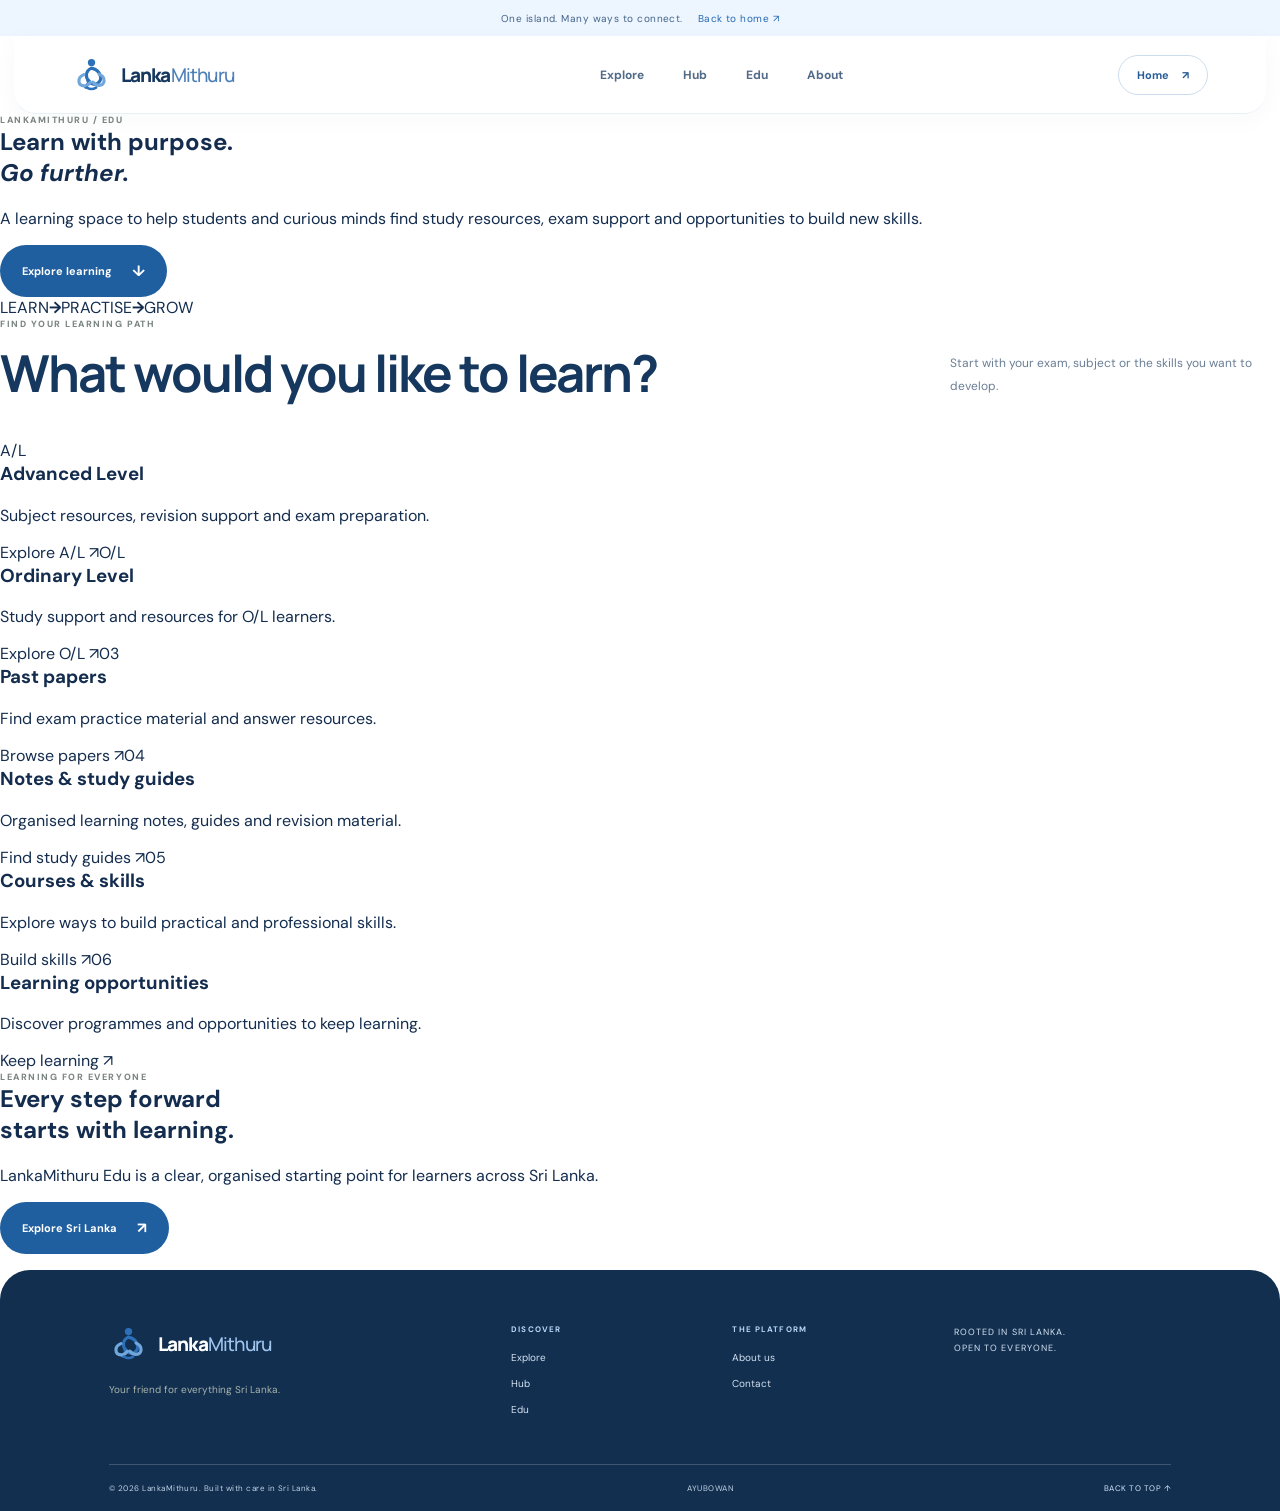
==== edu.html @ 91be421e "Create dedicated Edu page" ====
<!doctype html><html lang="en"><head><meta charset="UTF-8"><meta name="viewport" content="width=device-width, initial-scale=1"><meta name="theme-color" content="#f5f9ff"><meta name="description" content="Find Sri Lankan learning resources, A/L and O/L study support, past papers, guides and skills."><meta property="og:title" content="Sri Lanka Edu | LankaMithuru"><meta property="og:description" content="Find Sri Lankan learning resources, A/L and O/L study support, past papers, guides and skills."><link rel="icon" type="image/svg+xml" href="hug-mark.svg"><title>Sri Lanka Edu | LankaMithuru</title><link rel="preconnect" href="https://fonts.googleapis.com"><link rel="preconnect" href="https://fonts.gstatic.com" crossorigin><link href="https://fonts.googleapis.com/css2?family=DM+Sans:wght@400;500;600;700;800&family=Manrope:wght@400;500;600;700;800&display=swap" rel="stylesheet"><link rel="stylesheet" href="styles.css"><link rel="stylesheet" href="brand-refresh.css"><link rel="stylesheet" href="pages.css"><script defer src="app.js"></script></head><body><div class="announcement">One island. Many ways to connect. <a href="index.html">Back to home ↗</a></div><header class="site-header"><a class="brand" href="index.html" aria-label="LankaMithuru home"><span class="brand-mark"><img src="hug-mark.svg" alt=""></span><span class="brand-word">Lanka<span>Mithuru</span></span></a><nav class="main-nav" aria-label="Main navigation"><a href="explore.html">Explore</a><a href="hub.html">Hub</a><a href="edu.html">Edu</a><a href="index.html#about">About</a></nav><div class="header-actions"><a class="header-cta" href="index.html">Home <span>↗</span></a><button class="menu-toggle" id="menuToggle" aria-label="Open navigation" aria-expanded="false"><span></span><span></span></button></div></header><main class="subpage"><section class="subpage-hero edu-page-hero"><div class="eyebrow">LANKAMITHURU / EDU</div><h1>Learn with purpose.<br><em>Go further.</em></h1><p>A learning space to help students and curious minds find study resources, exam support and opportunities to build new skills.</p><a class="button button-dark" href="#resources">Explore learning <span>↓</span></a><div class="edu-pathway"><span>LEARN</span><b>→</b><span>PRACTISE</span><b>→</b><span>GROW</span></div></section><section class="subpage-section" id="resources"><div class="section-heading"><div><div class="eyebrow">FIND YOUR LEARNING PATH</div><h2>What would you like to learn?</h2></div><p>Start with your exam, subject or the skills you want to develop.</p></div><div class="subpage-card-grid"><a class="subpage-card" href="#resources" data-search-term="A/L resources"><span class="subpage-card-icon">A/L</span><h3>Advanced Level</h3><p>Subject resources, revision support and exam preparation.</p><span>Explore A/L ↗</span></a><a class="subpage-card" href="#resources" data-search-term="O/L resources"><span class="subpage-card-icon">O/L</span><h3>Ordinary Level</h3><p>Study support and resources for O/L learners.</p><span>Explore O/L ↗</span></a><a class="subpage-card" href="#resources" data-search-term="past papers"><span class="subpage-card-icon">03</span><h3>Past papers</h3><p>Find exam practice material and answer resources.</p><span>Browse papers ↗</span></a><a class="subpage-card" href="#resources" data-search-term="study guides"><span class="subpage-card-icon">04</span><h3>Notes & study guides</h3><p>Organised learning notes, guides and revision material.</p><span>Find study guides ↗</span></a><a class="subpage-card" href="#resources" data-search-term="courses"><span class="subpage-card-icon">05</span><h3>Courses & skills</h3><p>Explore ways to build practical and professional skills.</p><span>Build skills ↗</span></a><a class="subpage-card" href="#resources" data-search-term="learning"><span class="subpage-card-icon">06</span><h3>Learning opportunities</h3><p>Discover programmes and opportunities to keep learning.</p><span>Keep learning ↗</span></a></div></section><section class="subpage-callout"><div><div class="eyebrow">LEARNING FOR EVERYONE</div><h2>Every step forward<br>starts with learning.</h2><p>LankaMithuru Edu is a clear, organised starting point for learners across Sri Lanka.</p></div><a class="button button-dark" href="explore.html">Explore Sri Lanka <span>↗</span></a></section></main><footer class="site-footer"><div class="footer-main"><div class="footer-brand"><a class="brand brand-footer" href="index.html"><span class="brand-mark"><img src="hug-mark.svg" alt=""></span><span class="brand-word">Lanka<span>Mithuru</span></span></a><p>Your friend for everything Sri Lanka.</p></div><div class="footer-column"><strong>DISCOVER</strong><a href="explore.html">Explore</a><a href="hub.html">Hub</a><a href="edu.html">Edu</a></div><div class="footer-column"><strong>THE PLATFORM</strong><a href="index.html#about">About us</a><a href="mailto:hello@lankamithuru.lk">Contact</a></div><div class="footer-note"><span>ROOTED IN SRI LANKA.<br>OPEN TO EVERYONE.</span></div></div><div class="footer-bottom"><span>© <span id="year"></span> LankaMithuru. Built with care in Sri Lanka.</span><span>AYUBOWAN</span><a href="#">BACK TO TOP ↑</a></div></footer><div class="search-modal" id="searchModal" aria-hidden="true" role="dialog" aria-modal="true" aria-labelledby="searchTitle"><div class="search-panel"><div class="search-modal-top"><span class="eyebrow" id="searchTitle">FIND YOUR SOMETHING</span><button id="closeSearch" class="close-search" aria-label="Close search">×</button></div><label class="search-field"><span>⌕</span><input id="siteSearch" type="search" placeholder="Try beaches, businesses, A/L notes..." autocomplete="off"><kbd>ESC</kbd></label><div class="search-results" id="searchResults"><span class="results-label">QUICK DISCOVERIES</span></div><p class="search-hint">Search across Explore, Hub and Edu.</p></div></div><div class="toast" id="toast" role="status" aria-live="polite"></div></body></html>
---- styles.css ----
:root{--ink:#202b2a;--muted:#687370;--paper:#f7f5ef;--cream:#eeece3;--line:#deded4;--orange:#d97848;--deep:#1e302e;--sage:#c5d1c1;--serif:Georgia,'Times New Roman',serif;--sans:'DM Sans',sans-serif;--display:'Manrope',sans-serif}*{box-sizing:border-box}html{scroll-behavior:smooth;scroll-padding-top:90px}body{margin:0;background:var(--paper);color:var(--ink);font-family:var(--sans);-webkit-font-smoothing:antialiased}a{color:inherit;text-decoration:none}button{font:inherit}.announcement{height:34px;background:var(--deep);color:#e8eee8;display:flex;align-items:center;justify-content:center;gap:9px;font-size:10px;letter-spacing:.045em}.announcement a{color:#f2b28f;margin-left:6px}.announcement-dot{width:6px;height:6px;border-radius:50%;background:#e6a17c}.site-header{height:82px;padding:0 6.2%;display:flex;align-items:center;justify-content:space-between;border-bottom:1px solid #e7e5dc;background:rgba(247,245,239,.96);position:sticky;top:0;z-index:20;backdrop-filter:blur(14px)}.brand{display:inline-flex;align-items:center;gap:9px}.brand-mark{width:36px;height:36px;color:var(--orange);display:grid;place-items:center}.brand-mark svg{width:100%;height:100%}.brand-word{font:800 19px var(--display);letter-spacing:-1px}.brand-word span{font-weight:500;color:#8a928b}.main-nav{display:flex;align-items:center;gap:39px;margin-left:8%}.main-nav a{font-size:12px;font-weight:700;color:#4e5b57;transition:color .2s}.main-nav a:hover,.footer-column a:hover{color:var(--orange)}.header-actions{display:flex;align-items:center;gap:22px}.text-button{border:0;background:none;color:#46524f;font-size:12px;cursor:pointer}.search-symbol{font-size:21px;vertical-align:-2px;margin-right:5px}.header-cta{font-size:11px;font-weight:700;padding:12px 17px;border:1px solid #c8cdc4;border-radius:3px;transition:.2s}.header-cta:hover{background:var(--deep);color:white;border-color:var(--deep)}.header-cta span{margin-left:10px}.menu-toggle{display:none;border:0;background:none;padding:7px}.menu-toggle span{display:block;width:22px;height:1px;background:var(--ink);margin:5px}.hero{padding:75px 8.5% 25px;min-height:650px;display:grid;grid-template-columns:1fr 1.02fr;align-items:center;gap:6%;position:relative;overflow:hidden}.hero-copy{padding:12px 0 55px;position:relative;z-index:2}.eyebrow{font-size:9px;font-weight:800;letter-spacing:.17em;color:#7b8580;display:flex;align-items:center;gap:10px}.eyebrow-line{width:25px;height:1px;background:var(--orange)}h1,h2,h3,p{margin-top:0}.hero h1{font:700 clamp(46px,5.4vw,74px)/1.08 var(--display);letter-spacing:-4.8px;margin:25px 0 21px}.hero h1 em,.edu-intro h2 em,.join-section h2 em{font-family:var(--serif);font-weight:400;color:#c96f48;letter-spacing:-3px}.hero-intro{max-width:440px;color:#68736e;font-size:14px;line-height:1.9;margin-bottom:28px}.hero-actions{display:flex;align-items:center;gap:11px;flex-wrap:wrap}.button{display:inline-flex;align-items:center;justify-content:center;gap:20px;padding:15px 19px;border:1px solid transparent;border-radius:3px;font-size:11px;font-weight:700;cursor:pointer;transition:transform .2s,background .2s}.button:hover{transform:translateY(-2px)}.button-dark{background:var(--deep);color:white}.button-dark:hover{background:#2c4642}.button-light{background:transparent;border-color:#d9dcd4;color:#58635f}.button-light:hover{background:#eeece3}.button span{font-size:15px}.hero-proof{display:flex;align-items:center;gap:12px;margin-top:35px;color:#7c8580;font-size:10px}.hero-proof strong{color:#48544f}.avatar-stack{display:flex;padding-left:4px}.avatar-stack span{width:25px;height:25px;border:2px solid var(--paper);border-radius:50%;background:#e7c6ae;color:#594c40;display:grid;place-items:center;font-size:8px;margin-left:-5px}.avatar-stack span:nth-child(2){background:#c7d1bf}.avatar-stack span:nth-child(3){background:#e6d9a9}.hero-art{height:490px;position:relative;align-self:center}.photo-main{position:absolute;right:3%;top:4%;width:78%;height:83%;overflow:hidden;border-radius:2px;z-index:1}.photo-main img,.photo-small img,.division-image img,.destination-image img{width:100%;height:100%;object-fit:cover;display:block}.photo-main:after{content:"";position:absolute;inset:45% 0 0;background:linear-gradient(transparent,rgba(14,31,30,.45))}.photo-label{position:absolute;z-index:2;bottom:25px;left:25px;display:flex;gap:12px;align-items:center;color:white}.label-pin{font-size:23px}.photo-label strong,.photo-label small{display:block}.photo-label strong{font:italic 22px var(--serif)}.photo-label small{font-size:9px;opacity:.8;margin-top:3px}.photo-small{position:absolute;left:0;bottom:0;width:35%;height:40%;border:7px solid var(--paper);z-index:3;overflow:hidden}.photo-small span{position:absolute;bottom:12px;left:10px;color:white;font-size:7px;font-weight:800;letter-spacing:.13em;text-shadow:0 1px 5px #000}.floating-note{position:absolute;right:-1%;top:2%;z-index:4;background:#fffdf7;padding:15px 18px;box-shadow:0 10px 35px #27332c18;display:flex;align-items:center;gap:12px}.note-icon{font-size:24px;color:var(--orange)}.floating-note strong,.floating-note small{display:block}.floating-note strong{font:italic 17px var(--serif)}.floating-note small{font-size:8px;color:#858d86;margin-top:4px}.hero-sun{position:absolute;width:120px;height:120px;border:1px solid #d8b89e;border-radius:50%;right:-1%;bottom:3%;opacity:.5}.hero-bottom{position:absolute;bottom:18px;left:8.5%;right:8.5%;display:flex;justify-content:space-between;color:#929993;font-size:8px;letter-spacing:.13em}.hero-bottom i{color:var(--orange);font-style:normal;margin-left:6px}.section-pad{padding:100px 8.5%}.division-section{background:#efeee7}.section-heading{display:flex;justify-content:space-between;align-items:end;gap:35px;margin-bottom:38px}.section-heading h2,.edu-intro h2,.join-section h2{font:700 clamp(34px,4vw,51px)/1.14 var(--display);letter-spacing:-2.5px;margin:14px 0 0}.section-heading>p{max-width:330px;color:#717b75;font-size:12px;line-height:1.9;margin:0 0 4px}.division-grid{display:grid;grid-template-columns:repeat(3,1fr);gap:18px}.division-card{background:#faf9f4;min-width:0;transition:transform .25s,box-shadow .25s}.division-card:hover{transform:translateY(-5px);box-shadow:0 18px 40px #25332b12}.division-top{height:53px;padding:0 19px;display:flex;align-items:center;justify-content:space-between}.division-number{font-size:8px;letter-spacing:.13em;font-weight:800;color:#7e8881}.circle-arrow{width:25px;height:25px;border:1px solid #d9dcd3;border-radius:50%;display:grid;place-items:center;font-size:12px}.division-image{height:185px;overflow:hidden}.division-image img{transition:transform .5s}.division-card:hover .division-image img{transform:scale(1.045)}.division-content{padding:22px 23px 25px}.division-content h3{font:700 23px/1.2 var(--display);letter-spacing:-.9px;margin-bottom:11px}.division-content p{font-size:10px;line-height:1.8;color:#78817a;min-height:55px;margin-bottom:18px}.card-link{font-size:10px;font-weight:800;border-bottom:1px solid #d5d8cf;padding-bottom:7px;display:flex;justify-content:space-between}.card-link b{font-size:14px;color:var(--orange)}.explore-section{background:var(--paper)}.underlined-link{font-size:10px;font-weight:800;border-bottom:1px solid #cbd0c7;padding-bottom:9px;margin-bottom:6px}.underlined-link span{margin-left:12px;color:var(--orange);font-size:14px}.destination-feature{display:grid;grid-template-columns:1.2fr .8fr;background:#eae9df;min-height:360px}.destination-image{position:relative;min-height:360px;overflow:hidden}.destination-image img{position:absolute;inset:0}.destination-stamp{position:absolute;right:23px;top:23px;background:#f7f5ef;color:var(--deep);width:73px;height:73px;border-radius:50%;display:grid;place-content:center;text-align:center;font-size:8px;line-height:1.25;font-weight:800;letter-spacing:.08em;transform:rotate(9deg)}.destination-stamp span{font-size:13px;color:var(--orange)}.destination-copy{padding:52px 10%;display:flex;flex-direction:column;align-items:flex-start;justify-content:center}.tiny-kicker,.category-heading span{font-size:8px;letter-spacing:.16em;font-weight:800;color:#8b938b}.destination-copy h3{font:700 37px/1.1 var(--display);letter-spacing:-1.8px;margin:15px 0}.destination-copy p{font-size:11px;line-height:1.9;color:#6f7972;margin-bottom:22px}.destination-copy .button{padding:14px 16px}.destination-meta{border-top:1px solid #d4d5ca;width:100%;padding-top:17px;margin-top:30px;display:flex;justify-content:space-between;font-size:7px;letter-spacing:.12em;color:#879087}.category-heading{display:flex;justify-content:space-between;align-items:center;margin:45px 0 18px}.category-heading h3{font:600 17px var(--display);letter-spacing:-.5px;margin:0}.category-grid{display:grid;grid-template-columns:repeat(5,1fr);border-top:1px solid var(--line);border-bottom:1px solid var(--line)}.category-item{padding:18px 12px;display:flex;align-items:center;gap:10px;border-right:1px solid var(--line);transition:background .2s}.category-item:last-child{border:0}.category-item:hover{background:#efeee7}.category-icon{width:32px;height:32px;display:grid;place-items:center;border:1px solid #d9ddd4;border-radius:50%;font-size:17px;color:#b86f4c;flex-shrink:0}.category-item strong,.category-item small{display:block}.category-item strong{font-size:9px}.category-item small{font-size:8px;color:#8a938b;margin-top:4px}.category-item>b{margin-left:auto;font-size:12px;color:#a0a79f}.hub-section{background:var(--deep);color:#f5f4eb;position:relative;overflow:hidden}.hub-backdrop{position:absolute;width:520px;height:520px;border:1px solid #71817a33;border-radius:50%;right:-120px;top:-200px;box-shadow:0 0 0 60px #71817a0b,0 0 0 120px #71817a08}.light-heading{position:relative}.light-heading .eyebrow{color:#b7c1b7}.light-heading>p{color:#c1cbc2}.hub-grid{position:relative;display:grid;grid-template-columns:1.25fr 1fr 1fr;gap:12px}.hub-tile{min-height:205px;border:1px solid #ffffff2a;padding:23px;position:relative;display:flex;flex-direction:column;justify-content:space-between;overflow:hidden;transition:background .2s,border-color .2s}.hub-tile:hover{background:#ffffff0b;border-color:#d69a77}.hub-tile-large{grid-row:span 2;min-height:422px;background:#30443f}.tile-number{font-size:8px;color:#b4c1b6;letter-spacing:.12em}.tile-kicker{font-size:8px;color:#d7a17e;letter-spacing:.16em;font-weight:800}.hub-tile h3{font:600 26px/1.12 var(--display);letter-spacing:-1px;margin:12px 0 16px}.hub-tile-large h3{font-size:36px}.tile-link{font-size:9px;border-bottom:1px solid #ffffff55;padding-bottom:7px;display:inline-block}.tile-art{position:absolute;right:20px;bottom:12px;font:100px var(--serif);color:#ffffff12}.hub-tile-large .tile-art{font-size:190px;right:18px;bottom:5px;color:#d2a18020}.hub-footer{position:relative;display:flex;justify-content:space-between;align-items:center;border-top:1px solid #ffffff2b;margin-top:27px;padding-top:20px;font-size:8px;letter-spacing:.13em;color:#aebbb1}.hub-footer a{color:#f1b18b;font-size:10px;letter-spacing:0}.hub-footer b{margin-left:10px}.edu-section{display:grid;grid-template-columns:.9fr 1.1fr;gap:12%;align-items:center;background:#eae9df}.edu-intro{position:relative}.edu-intro h2{font-size:48px;margin:17px 0}.edu-intro h2 em{color:#bd704d}.edu-intro p{font-size:12px;line-height:1.9;color:#747d75;max-width:340px;margin-bottom:25px}.edu-doodle{position:absolute;right:13%;top:6%;font-size:54px;color:#d5a17e;opacity:.6}.edu-resources{border-top:1px solid #d1d4ca}.edu-resources>a{display:flex;align-items:center;gap:15px;padding:17px 8px;border-bottom:1px solid #d1d4ca;transition:padding .2s,background .2s}.edu-resources>a:hover{padding-left:16px;background:#f3f2eb}.resource-icon{width:42px;height:42px;border:1px solid #d1d6cb;border-radius:50%;display:grid;place-items:center;font-size:10px;font-weight:800;color:#bd704d}.edu-resources strong,.edu-resources small{display:block}.edu-resources strong{font-size:12px}.edu-resources small{font-size:9px;color:#858d84;margin-top:4px}.edu-resources b{margin-left:auto;color:#b66c49}.join-section{position:relative;overflow:hidden;text-align:center;background:#d6a17f;padding-top:90px;padding-bottom:95px}.join-section .eyebrow{justify-content:center;color:#674e3e}.join-section h2{font-size:48px;margin:18px 0}.join-section h2 em{color:#fff4e9}.join-section p{max-width:430px;margin:0 auto 25px;font-size:12px;line-height:1.9;color:#5f5148}.button-cream{background:#f8f4eb;color:#293632}.button-cream:hover{background:white}.join-orbit{position:absolute;width:290px;height:290px;border:1px solid #fff4e944;border-radius:50%;top:-145px}.orbit-one{left:-95px}.orbit-two{right:-95px;top:auto;bottom:-200px;width:400px;height:400px}.site-footer{background:#1b2927;color:#e9eee8;padding:54px 8.5% 18px}.footer-main{display:grid;grid-template-columns:2fr 1fr 1fr 1.2fr;gap:40px;padding-bottom:48px}.brand-footer .brand-word{color:#f2f1e9}.brand-footer .brand-word span{color:#b3bdb4}.footer-brand p{font-size:10px;color:#a9b4ab;margin:15px 0}.footer-column{display:flex;flex-direction:column;gap:13px}.footer-column strong{font-size:8px;letter-spacing:.14em;color:#d9a17f;margin-bottom:4px}.footer-column a{font-size:10px;color:#c2ccc3;transition:color .2s}.footer-note{display:flex;justify-content:space-between;align-items:flex-start;font-size:9px;line-height:1.8;letter-spacing:.12em;color:#c5cec5}.footer-flower{font-size:34px;color:#d9a17f}.footer-bottom{border-top:1px solid #ffffff26;padding-top:18px;display:flex;justify-content:space-between;gap:15px;font-size:8px;color:#a8b4aa;letter-spacing:.06em}.footer-bottom a{color:#e2ad8d}.search-modal{position:fixed;inset:0;background:#172321b8;z-index:50;display:grid;place-items:start center;padding:14vh 20px 20px;opacity:0;visibility:hidden;transition:opacity .2s,visibility .2s}.search-modal.open{opacity:1;visibility:visible}.search-panel{background:#f8f7f1;width:min(620px,100%);padding:28px 30px 23px;box-shadow:0 25px 90px #101b1980;transform:translateY(12px);transition:transform .2s}.search-modal.open .search-panel{transform:translateY(0)}.search-modal-top{display:flex;justify-content:space-between;align-items:center;margin-bottom:20px}.close-search{border:0;background:none;font-size:25px;color:#68736c;cursor:pointer}.search-field{display:flex;align-items:center;gap:12px;border-bottom:1px solid #bfc7bc;padding:10px 0}.search-field>span{font-size:25px;color:#b76d49}.search-field input{flex:1;border:0;outline:0;background:none;font:500 16px var(--sans);color:var(--ink);min-width:0}.search-field kbd{font-size:8px;color:#929a91;border:1px solid #d6d9d0;padding:4px 6px}.search-results{display:grid;grid-template-columns:1fr 1fr;gap:0 18px;margin-top:20px}.results-label{grid-column:1/-1;font-size:8px;letter-spacing:.14em;color:#89938a;margin-bottom:8px}.search-results button{border:0;border-bottom:1px solid #e2e3da;background:none;text-align:left;padding:13px 2px;font-size:10px;color:#46524c;cursor:pointer;display:flex;justify-content:space-between}.search-results button:hover{color:#bb714e}.search-hint{font-size:9px;color:#929990;margin:18px 0 0}.toast{position:fixed;bottom:25px;left:50%;transform:translate(-50%,20px);opacity:0;pointer-events:none;background:#263a35;color:white;padding:12px 18px;font-size:10px;z-index:70;transition:.25s}.toast.show{opacity:1;transform:translate(-50%,0)}@media(max-width:900px){.site-header{padding:0 4%}.main-nav{gap:20px;margin-left:0}.header-actions{gap:12px}.hero{padding-left:6%;padding-right:6%;gap:3%}.hero-art{height:420px}.section-pad{padding:78px 6%}.division-image{height:150px}.division-content{padding:18px}.division-content h3{font-size:20px}.category-grid{grid-template-columns:repeat(3,1fr)}.category-item:nth-child(3){border-right:0}.category-item:nth-child(n+4){border-top:1px solid var(--line)}.edu-section{gap:6%}.footer-main{grid-template-columns:1.5fr 1fr 1fr}.footer-note{display:none}}@media(max-width:650px){.announcement{font-size:8px}.site-header{height:68px;padding:0 5%}.brand-word{font-size:17px}.brand-mark{width:31px;height:31px}.main-nav{display:none;position:absolute;top:68px;left:0;right:0;background:var(--paper);padding:22px 6%;border-bottom:1px solid var(--line);flex-direction:column;align-items:flex-start;gap:22px}.main-nav.open{display:flex}.header-actions{gap:13px}.header-cta{display:none}.text-button{font-size:0}.text-button .search-symbol{font-size:23px}.menu-toggle{display:block}.hero{display:flex;flex-direction:column;align-items:stretch;padding:58px 6% 48px;gap:20px}.hero-copy{padding:0}.hero h1{font-size:clamp(45px,12vw,64px);letter-spacing:-3.5px}.hero-intro{font-size:12px}.hero-art{height:340px;margin:5px 0 12px}.photo-main{width:82%;height:88%;right:2%}.photo-small{height:39%;width:34%}.floating-note{right:0;top:0;padding:11px 13px}.hero-bottom{left:6%;right:6%;font-size:7px}.hero-bottom span:nth-child(2){display:none}.section-pad{padding:65px 6%}.section-heading{display:block;margin-bottom:27px}.section-heading h2,.edu-intro h2{font-size:38px}.section-heading>p{margin-top:15px;font-size:11px}.division-grid{grid-template-columns:1fr;gap:13px}.division-card{display:grid;grid-template-columns:42% 58%;grid-template-rows:40px 1fr}.division-top{grid-column:1/-1;height:40px}.division-image{height:100%;min-height:190px;grid-row:2}.division-content{grid-row:2;padding:20px 17px}.division-content h3{font-size:19px}.division-content p{min-height:0;font-size:9px}.destination-feature{grid-template-columns:1fr}.destination-image{min-height:240px}.destination-copy{padding:30px 8%}.destination-copy h3{font-size:32px}.category-heading{align-items:flex-start;gap:12px}.category-heading h3{font-size:14px}.category-heading span{font-size:7px;text-align:right}.category-grid{grid-template-columns:1fr 1fr}.category-item{border-bottom:1px solid var(--line);padding:14px 8px}.category-item:nth-child(2n){border-right:0}.category-item:nth-child(3){border-right:1px solid var(--line)}.category-item:nth-child(4){border-top:0}.category-item:last-child{grid-column:1/-1;border-bottom:0}.hub-grid{grid-template-columns:1fr 1fr}.hub-tile{min-height:190px;padding:17px}.hub-tile-large{grid-column:1/-1;grid-row:auto;min-height:240px}.hub-tile-large h3{font-size:33px}.hub-tile h3{font-size:21px}.tile-art{font-size:75px}.hub-footer{align-items:flex-start;gap:15px;font-size:7px}.hub-footer a{font-size:9px;text-align:right}.edu-section{grid-template-columns:1fr;gap:35px}.edu-intro h2{font-size:42px}.edu-doodle{right:8%;top:0}.edu-resources>a{padding:15px 4px}.join-section{padding-top:70px;padding-bottom:75px}.join-section h2{font-size:38px}.site-footer{padding:42px 6% 18px}.footer-main{grid-template-columns:1fr 1fr;gap:32px 18px}.footer-brand{grid-column:1/-1}.footer-bottom{flex-wrap:wrap;font-size:7px}.footer-bottom span:first-child{width:100%}.search-panel{padding:22px 19px}.search-field input{font-size:13px}.search-results{gap:0 10px}}@media(prefers-reduced-motion:reduce){*,*::before,*::after{scroll-behavior:auto!important;transition:none!important;animation:none!important}}
---- brand-refresh.css ----
:root{--ink:#142d4f;--muted:#65778e;--paper:#fff;--cream:#f4f8fd;--line:#dce7f3;--orange:#397acb;--deep:#173b68;--sage:#dcecff;--serif:Georgia,'Times New Roman',serif;--sans:'DM Sans',Arial,sans-serif;--display:'Manrope',Arial,sans-serif}
html{scroll-padding-top:100px}body{background:#fff;color:var(--ink)}
.announcement{background:#edf5ff;color:#426387;height:36px;font-size:10px}.announcement a{color:#2368b3}.announcement-dot{background:#4384ce}
.site-header{height:78px;background:rgba(255,255,255,.96);border-bottom:1px solid #e7eff8;border-radius:0 0 22px 22px;margin:0 14px;top:8px;padding:0 4.5%;box-shadow:0 5px 25px #173b6808}
.brand{gap:10px}.brand-mark{width:39px;height:39px;color:#276bb6}.brand-mark img{width:100%;height:100%;display:block}.brand-word{color:#16385f;font-size:19px;letter-spacing:-.8px}.brand-word span{color:#4d80b9}
.main-nav a{color:#526b88}.main-nav a:hover,.footer-column a:hover{color:#236fc1}.header-cta{border-radius:999px;border-color:#cbdced;color:#285d97;padding:12px 18px}.header-cta:hover{background:#1e5e9e;border-color:#1e5e9e}.text-button{color:#365b82}
.hero{padding-top:72px;min-height:625px}.hero h1{color:#16385f;letter-spacing:-4px}.hero h1 em,.edu-intro h2 em,.join-section h2 em{color:#397acb}.hero-intro{color:#647992}
.button{border-radius:999px;padding:15px 21px}.button-dark{background:#205f9f;color:white}.button-dark:hover{background:#174a80}.button-light{background:#f4f8fd;border-color:#d8e5f3;color:#315b88}.button-light:hover{background:#eaf3fd}
.hero-proof{color:#75879b}.avatar-stack span{border-color:white;background:#dbeafe;color:#28598e}.avatar-stack span:nth-child(2){background:#c8def7}.avatar-stack span:nth-child(3){background:#e5effb}
.hero-art{height:470px}.photo-main{border-radius:30px}.photo-small{border-radius:24px}.photo-label{border-radius:16px}.floating-note{border-radius:18px;background:white;box-shadow:0 12px 36px #1d4c7c1a}.note-icon{color:#3278bf}.hero-sun{display:none}.hero-bottom{color:#91a6bd}
.section-pad{padding-top:92px;padding-bottom:92px}.division-section,.edu-section{background:#f4f8fd}.section-heading h2,.edu-intro h2,.join-section h2{color:#16385f;letter-spacing:-2px}.section-heading>p{color:#6b7e95}
.division-grid{gap:20px}.division-card{background:white;border:1px solid #e1ebf6;border-radius:25px;overflow:hidden;box-shadow:0 8px 28px #1b47710a}.division-card:hover{box-shadow:0 18px 42px #1b47711a}.division-top{padding:0 22px}.circle-arrow{border-radius:50%;color:#2c6eb2;border-color:#d7e5f4}.division-image{margin:0 12px;border-radius:17px;overflow:hidden}.division-content{padding:23px 24px 27px}.division-content h3{color:#173c65}.division-content p{color:#6d8097}.card-link{border-color:#dce8f5}.card-link b{color:#347bc0}
.explore-section{background:white}.destination-feature{background:#edf5fd;border-radius:28px;overflow:hidden}.destination-image{min-height:380px}.destination-stamp{border-radius:50%;color:#1d568e}.destination-copy h3{color:#173d67}.destination-copy p{color:#617790}.destination-copy .button{border-radius:999px}.destination-meta{border-color:#d6e4f3;color:#8297ad}
.category-grid{border:0;gap:10px}.category-item{border:1px solid #e0eaf5;border-radius:17px;background:#fff;padding:17px 13px}.category-item:last-child{border-right:1px solid #e0eaf5}.category-item:hover{background:#f3f8ff}.category-icon{border-color:#d9e7f5;color:#3479ba}.category-item strong{color:#294f78}
.hub-section{background:#173f6d;color:#f7fbff;border-radius:30px;margin:0 14px}.hub-backdrop{display:none}.light-heading .eyebrow{color:#c3d8ef}.light-heading>p{color:#d3e1f0}.hub-grid{gap:14px}.hub-tile{border:1px solid #ffffff35;border-radius:22px;padding:25px}.hub-tile:hover{background:#ffffff12;border-color:#b8d7f8}.hub-tile-large{background:#245488}.tile-number{color:#c8d9ec}.tile-kicker{color:#b9d8fa}.hub-tile h3{color:white}.tile-link{border-color:#ffffff75}.tile-art{color:#ffffff16}.hub-tile-large .tile-art{color:#d9eaff20}.hub-footer{border-color:#ffffff35;color:#d2e0ef}.hub-footer a{color:#d8eaff}
.edu-intro h2 em{color:#397acb}.edu-intro p{color:#647b95}.edu-doodle{display:none}.edu-resources{border-color:#d5e3f2}.edu-resources>a{border-color:#d5e3f2;border-radius:14px;padding:16px 12px}.edu-resources>a:hover{background:#fff;border-radius:14px}.resource-icon{border-color:#d2e3f4;color:#2d70b6;background:white}.edu-resources strong{color:#264e79}.edu-resources small{color:#788ca4}.edu-resources b{color:#347bc0}
.join-section{background:#eaf3fd;border-radius:30px;margin:0 14px;color:#173d67}.join-section .eyebrow{color:#53779e}.join-section h2{color:#173d67}.join-section h2 em{color:#347bc0}.join-section p{color:#5f7690}.button-cream{background:#1f5f9f;color:white}.button-cream:hover{background:#174a80}.join-orbit{display:none}
.site-footer{background:#122f50;border-radius:30px 30px 0 0;margin-top:16px}.brand-footer .brand-mark{color:#d9eaff}.brand-footer .brand-word{color:#fff}.brand-footer .brand-word span{color:#9fc5ef}.footer-column strong{color:#b8d8fa}.footer-column a{color:#d4e2f1}.footer-note{color:#d5e3f1}.footer-flower{color:#b6d6f7}.footer-bottom{border-color:#ffffff30;color:#c0d2e5}.footer-bottom a{color:#d4e8ff}
.search-panel{border-radius:24px;background:#fff}.search-field>span{color:#3278bf}.search-results button,.search-result-link{border-radius:10px}.search-results button:hover,.search-result-link:hover{background:#f1f7ff;color:#1f64a7}.search-result-link{display:flex;gap:12px;align-items:center;padding:13px 8px;border-bottom:1px solid #e2eaf4;font-size:11px;color:#365b82}.search-result-link small{margin-left:auto;color:#8298b0;font-size:8px;letter-spacing:.1em}.search-result-link b{color:#3278bf}.toast{border-radius:999px;background:#173f6d}
@media(max-width:650px){.site-header{margin:0 7px;border-radius:0 0 18px 18px;top:4px}.main-nav{border-radius:0 0 20px 20px;box-shadow:0 12px 22px #173b6810}.hero{padding-top:54px}.photo-main{border-radius:23px}.photo-small{border-radius:18px}.division-card{border-radius:20px}.division-image{border-radius:14px}.destination-feature{border-radius:22px}.hub-section,.join-section{border-radius:22px;margin-left:7px;margin-right:7px}.hub-tile{border-radius:18px}.edu-resources>a{border-radius:13px}.site-footer{border-radius:24px 24px 0 0}}
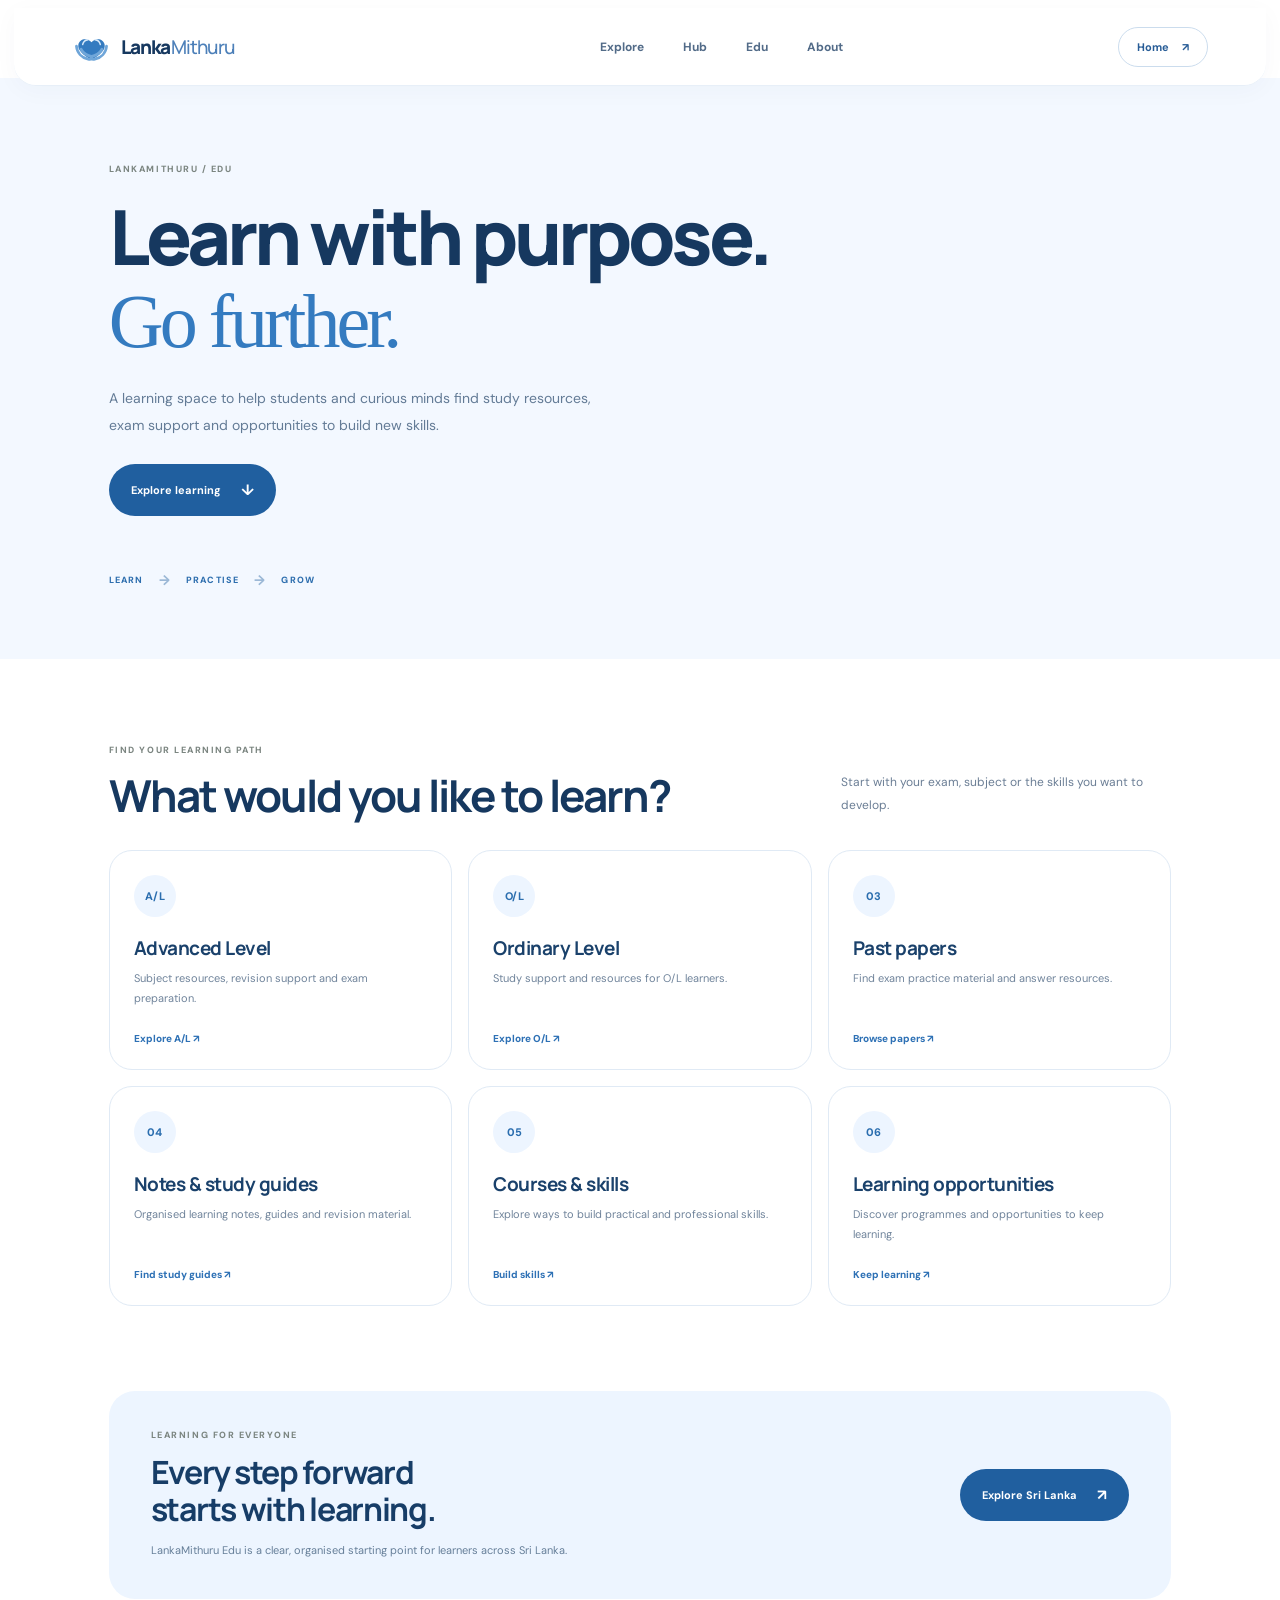
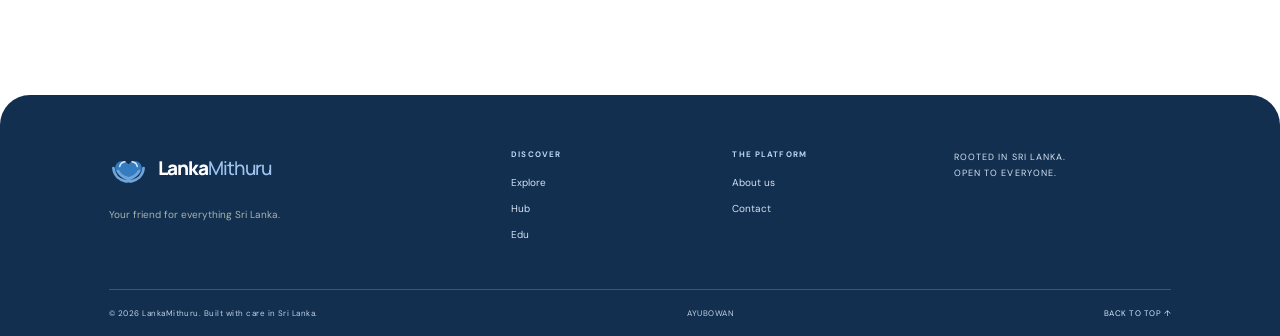
==== commit e9717244: "Apply LankaMithuru coral and turquoise identity (edu.html)" ====
--- a/edu.html
+++ b/edu.html
@@ -1 +1 @@
-<!doctype html><html lang="en"><head><meta charset="UTF-8"><meta name="viewport" content="width=device-width, initial-scale=1"><meta name="theme-color" content="#f5f9ff"><meta name="description" content="Find Sri Lankan learning resources, A/L and O/L study support, past papers, guides and skills."><meta property="og:title" content="Sri Lanka Edu | LankaMithuru"><meta property="og:description" content="Find Sri Lankan learning resources, A/L and O/L study support, past papers, guides and skills."><link rel="icon" type="image/svg+xml" href="hug-mark.svg"><title>Sri Lanka Edu | LankaMithuru</title><link rel="preconnect" href="https://fonts.googleapis.com"><link rel="preconnect" href="https://fonts.gstatic.com" crossorigin><link href="https://fonts.googleapis.com/css2?family=DM+Sans:wght@400;500;600;700;800&family=Manrope:wght@400;500;600;700;800&display=swap" rel="stylesheet"><link rel="stylesheet" href="styles.css"><link rel="stylesheet" href="brand-refresh.css"><link rel="stylesheet" href="pages.css"><script defer src="app.js"></script></head><body><div class="announcement">One island. Many ways to connect. <a href="index.html">Back to home ↗</a></div><header class="site-header"><a class="brand" href="index.html" aria-label="LankaMithuru home"><span class="brand-mark"><img src="hug-mark.svg" alt=""></span><span class="brand-word">Lanka<span>Mithuru</span></span></a><nav class="main-nav" aria-label="Main navigation"><a href="explore.html">Explore</a><a href="hub.html">Hub</a><a href="edu.html">Edu</a><a href="index.html#about">About</a></nav><div class="header-actions"><a class="header-cta" href="index.html">Home <span>↗</span></a><button class="menu-toggle" id="menuToggle" aria-label="Open navigation" aria-expanded="false"><span></span><span></span></button></div></header><main class="subpage"><section class="subpage-hero edu-page-hero"><div class="eyebrow">LANKAMITHURU / EDU</div><h1>Learn with purpose.<br><em>Go further.</em></h1><p>A learning space to help students and curious minds find study resources, exam support and opportunities to build new skills.</p><a class="button button-dark" href="#resources">Explore learning <span>↓</span></a><div class="edu-pathway"><span>LEARN</span><b>→</b><span>PRACTISE</span><b>→</b><span>GROW</span></div></section><section class="subpage-section" id="resources"><div class="section-heading"><div><div class="eyebrow">FIND YOUR LEARNING PATH</div><h2>What would you like to learn?</h2></div><p>Start with your exam, subject or the skills you want to develop.</p></div><div class="subpage-card-grid"><a class="subpage-card" href="#resources" data-search-term="A/L resources"><span class="subpage-card-icon">A/L</span><h3>Advanced Level</h3><p>Subject resources, revision support and exam preparation.</p><span>Explore A/L ↗</span></a><a class="subpage-card" href="#resources" data-search-term="O/L resources"><span class="subpage-card-icon">O/L</span><h3>Ordinary Level</h3><p>Study support and resources for O/L learners.</p><span>Explore O/L ↗</span></a><a class="subpage-card" href="#resources" data-search-term="past papers"><span class="subpage-card-icon">03</span><h3>Past papers</h3><p>Find exam practice material and answer resources.</p><span>Browse papers ↗</span></a><a class="subpage-card" href="#resources" data-search-term="study guides"><span class="subpage-card-icon">04</span><h3>Notes & study guides</h3><p>Organised learning notes, guides and revision material.</p><span>Find study guides ↗</span></a><a class="subpage-card" href="#resources" data-search-term="courses"><span class="subpage-card-icon">05</span><h3>Courses & skills</h3><p>Explore ways to build practical and professional skills.</p><span>Build skills ↗</span></a><a class="subpage-card" href="#resources" data-search-term="learning"><span class="subpage-card-icon">06</span><h3>Learning opportunities</h3><p>Discover programmes and opportunities to keep learning.</p><span>Keep learning ↗</span></a></div></section><section class="subpage-callout"><div><div class="eyebrow">LEARNING FOR EVERYONE</div><h2>Every step forward<br>starts with learning.</h2><p>LankaMithuru Edu is a clear, organised starting point for learners across Sri Lanka.</p></div><a class="button button-dark" href="explore.html">Explore Sri Lanka <span>↗</span></a></section></main><footer class="site-footer"><div class="footer-main"><div class="footer-brand"><a class="brand brand-footer" href="index.html"><span class="brand-mark"><img src="hug-mark.svg" alt=""></span><span class="brand-word">Lanka<span>Mithuru</span></span></a><p>Your friend for everything Sri Lanka.</p></div><div class="footer-column"><strong>DISCOVER</strong><a href="explore.html">Explore</a><a href="hub.html">Hub</a><a href="edu.html">Edu</a></div><div class="footer-column"><strong>THE PLATFORM</strong><a href="index.html#about">About us</a><a href="mailto:hello@lankamithuru.lk">Contact</a></div><div class="footer-note"><span>ROOTED IN SRI LANKA.<br>OPEN TO EVERYONE.</span></div></div><div class="footer-bottom"><span>© <span id="year"></span> LankaMithuru. Built with care in Sri Lanka.</span><span>AYUBOWAN</span><a href="#">BACK TO TOP ↑</a></div></footer><div class="search-modal" id="searchModal" aria-hidden="true" role="dialog" aria-modal="true" aria-labelledby="searchTitle"><div class="search-panel"><div class="search-modal-top"><span class="eyebrow" id="searchTitle">FIND YOUR SOMETHING</span><button id="closeSearch" class="close-search" aria-label="Close search">×</button></div><label class="search-field"><span>⌕</span><input id="siteSearch" type="search" placeholder="Try beaches, businesses, A/L notes..." autocomplete="off"><kbd>ESC</kbd></label><div class="search-results" id="searchResults"><span class="results-label">QUICK DISCOVERIES</span></div><p class="search-hint">Search across Explore, Hub and Edu.</p></div></div><div class="toast" id="toast" role="status" aria-live="polite"></div></body></html>+<!doctype html><html lang="en"><head><meta charset="UTF-8"><meta name="viewport" content="width=device-width, initial-scale=1"><meta name="theme-color" content="#EA4B42"><meta name="description" content="Find Sri Lankan learning resources, A/L and O/L study support, past papers, guides and skills."><meta property="og:title" content="Sri Lanka Edu | LankaMithuru"><meta property="og:description" content="Find Sri Lankan learning resources, A/L and O/L study support, past papers, guides and skills."><link rel="icon" type="image/svg+xml" href="hug-mark.svg"><title>Sri Lanka Edu | LankaMithuru</title><link rel="preconnect" href="https://fonts.googleapis.com"><link rel="preconnect" href="https://fonts.gstatic.com" crossorigin><link href="https://fonts.googleapis.com/css2?family=DM+Sans:wght@400;500;600;700;800&family=Manrope:wght@400;500;600;700;800&display=swap" rel="stylesheet"><link rel="stylesheet" href="styles.css"><link rel="stylesheet" href="brand-refresh.css"><link rel="stylesheet" href="pages.css"><link rel="stylesheet" href="brand-palette.css"><script defer src="app.js"></script></head><body><div class="announcement">One island. Many ways to connect. <a href="index.html">Back to home ↗</a></div><header class="site-header"><a class="brand" href="index.html" aria-label="LankaMithuru home"><span class="brand-mark"><img src="hug-mark.svg" alt=""></span><span class="brand-word">Lanka<span>Mithuru</span></span></a><nav class="main-nav" aria-label="Main navigation"><a href="explore.html">Explore</a><a href="hub.html">Hub</a><a href="edu.html">Edu</a><a href="index.html#about">About</a></nav><div class="header-actions"><a class="header-cta" href="index.html">Home <span>↗</span></a><button class="menu-toggle" id="menuToggle" aria-label="Open navigation" aria-expanded="false"><span></span><span></span></button></div></header><main class="subpage"><section class="subpage-hero edu-page-hero"><div class="eyebrow">LANKAMITHURU / EDU</div><h1>Learn with purpose.<br><em>Go further.</em></h1><p>A learning space to help students and curious minds find study resources, exam support and opportunities to build new skills.</p><a class="button button-dark" href="#resources">Explore learning <span>↓</span></a><div class="edu-pathway"><span>LEARN</span><b>→</b><span>PRACTISE</span><b>→</b><span>GROW</span></div></section><section class="subpage-section" id="resources"><div class="section-heading"><div><div class="eyebrow">FIND YOUR LEARNING PATH</div><h2>What would you like to learn?</h2></div><p>Start with your exam, subject or the skills you want to develop.</p></div><div class="subpage-card-grid"><a class="subpage-card" href="#resources" data-search-term="A/L resources"><span class="subpage-card-icon">A/L</span><h3>Advanced Level</h3><p>Subject resources, revision support and exam preparation.</p><span>Explore A/L ↗</span></a><a class="subpage-card" href="#resources" data-search-term="O/L resources"><span class="subpage-card-icon">O/L</span><h3>Ordinary Level</h3><p>Study support and resources for O/L learners.</p><span>Explore O/L ↗</span></a><a class="subpage-card" href="#resources" data-search-term="past papers"><span class="subpage-card-icon">03</span><h3>Past papers</h3><p>Find exam practice material and answer resources.</p><span>Browse papers ↗</span></a><a class="subpage-card" href="#resources" data-search-term="study guides"><span class="subpage-card-icon">04</span><h3>Notes & study guides</h3><p>Organised learning notes, guides and revision material.</p><span>Find study guides ↗</span></a><a class="subpage-card" href="#resources" data-search-term="courses"><span class="subpage-card-icon">05</span><h3>Courses & skills</h3><p>Explore ways to build practical and professional skills.</p><span>Build skills ↗</span></a><a class="subpage-card" href="#resources" data-search-term="learning"><span class="subpage-card-icon">06</span><h3>Learning opportunities</h3><p>Discover programmes and opportunities to keep learning.</p><span>Keep learning ↗</span></a></div></section><section class="subpage-callout"><div><div class="eyebrow">LEARNING FOR EVERYONE</div><h2>Every step forward<br>starts with learning.</h2><p>LankaMithuru Edu is a clear, organised starting point for learners across Sri Lanka.</p></div><a class="button button-dark" href="explore.html">Explore Sri Lanka <span>↗</span></a></section></main><footer class="site-footer"><div class="footer-main"><div class="footer-brand"><a class="brand brand-footer" href="index.html"><span class="brand-mark"><img src="hug-mark.svg" alt=""></span><span class="brand-word">Lanka<span>Mithuru</span></span></a><p>Your friend for everything Sri Lanka.</p></div><div class="footer-column"><strong>DISCOVER</strong><a href="explore.html">Explore</a><a href="hub.html">Hub</a><a href="edu.html">Edu</a></div><div class="footer-column"><strong>THE PLATFORM</strong><a href="index.html#about">About us</a><a href="mailto:hello@lankamithuru.lk">Contact</a></div><div class="footer-note"><span>ROOTED IN SRI LANKA.<br>OPEN TO EVERYONE.</span></div></div><div class="footer-bottom"><span>© <span id="year"></span> LankaMithuru. Built with care in Sri Lanka.</span><span>AYUBOWAN</span><a href="#">BACK TO TOP ↑</a></div></footer><div class="search-modal" id="searchModal" aria-hidden="true" role="dialog" aria-modal="true" aria-labelledby="searchTitle"><div class="search-panel"><div class="search-modal-top"><span class="eyebrow" id="searchTitle">FIND YOUR SOMETHING</span><button id="closeSearch" class="close-search" aria-label="Close search">×</button></div><label class="search-field"><span>⌕</span><input id="siteSearch" type="search" placeholder="Try beaches, businesses, A/L notes..." autocomplete="off"><kbd>ESC</kbd></label><div class="search-results" id="searchResults"><span class="results-label">QUICK DISCOVERIES</span></div><p class="search-hint">Search across Explore, Hub and Edu.</p></div></div><div class="toast" id="toast" role="status" aria-live="polite"></div></body></html>
--- a/brand-refresh.css
+++ b/brand-refresh.css
@@ -18,3 +18,13 @@
 .site-footer{background:#122f50;border-radius:30px 30px 0 0;margin-top:16px}.brand-footer .brand-mark{color:#d9eaff}.brand-footer .brand-word{color:#fff}.brand-footer .brand-word span{color:#9fc5ef}.footer-column strong{color:#b8d8fa}.footer-column a{color:#d4e2f1}.footer-note{color:#d5e3f1}.footer-flower{color:#b6d6f7}.footer-bottom{border-color:#ffffff30;color:#c0d2e5}.footer-bottom a{color:#d4e8ff}
 .search-panel{border-radius:24px;background:#fff}.search-field>span{color:#3278bf}.search-results button,.search-result-link{border-radius:10px}.search-results button:hover,.search-result-link:hover{background:#f1f7ff;color:#1f64a7}.search-result-link{display:flex;gap:12px;align-items:center;padding:13px 8px;border-bottom:1px solid #e2eaf4;font-size:11px;color:#365b82}.search-result-link small{margin-left:auto;color:#8298b0;font-size:8px;letter-spacing:.1em}.search-result-link b{color:#3278bf}.toast{border-radius:999px;background:#173f6d}
 @media(max-width:650px){.site-header{margin:0 7px;border-radius:0 0 18px 18px;top:4px}.main-nav{border-radius:0 0 20px 20px;box-shadow:0 12px 22px #173b6810}.hero{padding-top:54px}.photo-main{border-radius:23px}.photo-small{border-radius:18px}.division-card{border-radius:20px}.division-image{border-radius:14px}.destination-feature{border-radius:22px}.hub-section,.join-section{border-radius:22px;margin-left:7px;margin-right:7px}.hub-tile{border-radius:18px}.edu-resources>a{border-radius:13px}.site-footer{border-radius:24px 24px 0 0}}
+
+.destination-stamp span,.underlined-link span{color:#347bc0}.division-number{color:#64809e}.eyebrow-line{background:#397acb}.hero-sun{display:none}.search-symbol{color:#347bc0}
+
+/* Keep the visual language clean: remove decorative filler and keep the content in focus. */
+.announcement{display:none}
+.floating-note,.photo-small,.hero-bottom,.hero-proof,.destination-stamp,.tile-art,.footer-flower{display:none!important}
+.hero-art{height:430px}
+.photo-main{width:100%;height:100%;right:0;top:0;border-radius:30px}
+.hub-tile{box-shadow:none}
+@media(max-width:650px){.hero-art{height:280px}.photo-main{width:100%;height:100%;right:0}.hero{padding-top:46px}}
--- a/pages.css
+++ b/pages.css
@@ -0,0 +1 @@
+.subpage{padding:0 0 20px}.subpage-hero{padding:85px 8.5% 70px;position:relative;overflow:hidden;background:#f3f8ff;min-height:520px}.subpage-hero h1{font:800 clamp(46px,6vw,76px)/1.08 var(--display);letter-spacing:-4px;color:#16385f;margin:20px 0}.subpage-hero h1 em{font:400 1em var(--serif);color:#347bc0}.subpage-hero>p{font-size:14px;line-height:1.9;color:#637b96;max-width:520px;margin-bottom:26px}.subpage-hero-image{position:absolute;right:8.5%;top:80px;width:37%;height:360px;border-radius:30px;overflow:hidden;box-shadow:0 18px 45px #174a8018}.subpage-hero-image img{width:100%;height:100%;object-fit:cover}.subpage-section{padding:85px 8.5%}.subpage-section .section-heading{margin-bottom:30px}.subpage-section .section-heading h2{font-size:clamp(30px,3.5vw,44px)}.subpage-card-grid{display:grid;grid-template-columns:repeat(3,minmax(0,1fr));gap:16px}.subpage-card{display:flex;flex-direction:column;align-items:flex-start;min-height:220px;padding:24px;border:1px solid #e0eaf5;border-radius:23px;background:white;transition:transform .2s,box-shadow .2s,border-color .2s}.subpage-card:hover{transform:translateY(-3px);box-shadow:0 14px 34px #1c4d7b12;border-color:#b9d4f0}.subpage-card-icon{width:42px;height:42px;display:grid;place-items:center;border-radius:50%;background:#edf5ff;color:#2b6eaf;font-size:11px;font-weight:800}.subpage-card h3{font:700 19px var(--display);letter-spacing:-.5px;margin:18px 0 8px;color:#1a416b}.subpage-card p{font-size:11px;line-height:1.8;color:#70849b;margin-bottom:18px;max-width:280px}.subpage-card>span:last-child{margin-top:auto;font-size:10px;font-weight:800;color:#2e71b5}.subpage-callout{margin:0 8.5% 60px;padding:38px 42px;border-radius:26px;background:#edf5ff;display:flex;justify-content:space-between;align-items:center;gap:25px}.subpage-callout h2{font:700 32px/1.15 var(--display);letter-spacing:-1.3px;color:#173d67;margin:13px 0}.subpage-callout p{max-width:500px;font-size:11px;line-height:1.8;color:#667f99;margin:0}.subpage-callout .button{flex-shrink:0}.subpage-hero-panel{display:flex;gap:0;margin-top:55px;border-top:1px solid #d6e4f3;padding-top:22px;max-width:650px}.subpage-hero-panel>div{display:flex;flex-direction:column;gap:6px;flex:1;padding-right:20px}.subpage-hero-panel strong{font-size:12px;color:#245586}.subpage-hero-panel span{font-size:9px;color:#7389a1;line-height:1.5}.edu-pathway{display:flex;align-items:center;gap:15px;margin-top:55px;color:#2d6eae;font-size:9px;font-weight:800;letter-spacing:.13em}.edu-pathway b{color:#9bb8d6;font-size:14px}@media(max-width:850px){.subpage-hero{padding:70px 6% 55px}.subpage-hero-image{right:6%;width:35%;height:300px}.subpage-section{padding:70px 6%}.subpage-card-grid{grid-template-columns:repeat(2,minmax(0,1fr))}.subpage-callout{margin-left:6%;margin-right:6%}}@media(max-width:650px){.subpage-hero{padding:55px 6% 38px;min-height:0}.subpage-hero h1{font-size:47px;letter-spacing:-2.8px}.subpage-hero>p{font-size:12px}.subpage-hero-image{position:relative;right:auto;top:auto;width:100%;height:230px;margin-top:30px;border-radius:22px}.subpage-section{padding:58px 6%}.subpage-card-grid{grid-template-columns:1fr;gap:11px}.subpage-card{min-height:185px;border-radius:19px;padding:21px}.subpage-card h3{margin-top:13px}.subpage-callout{margin:0 6% 45px;padding:27px 23px;display:flex;flex-direction:column;align-items:flex-start;border-radius:22px}.subpage-callout h2{font-size:28px}.subpage-hero-panel{gap:14px;margin-top:35px;flex-wrap:wrap}.subpage-hero-panel>div{min-width:42%;padding-right:0}.edu-pathway{margin-top:34px;gap:9px;font-size:8px}}
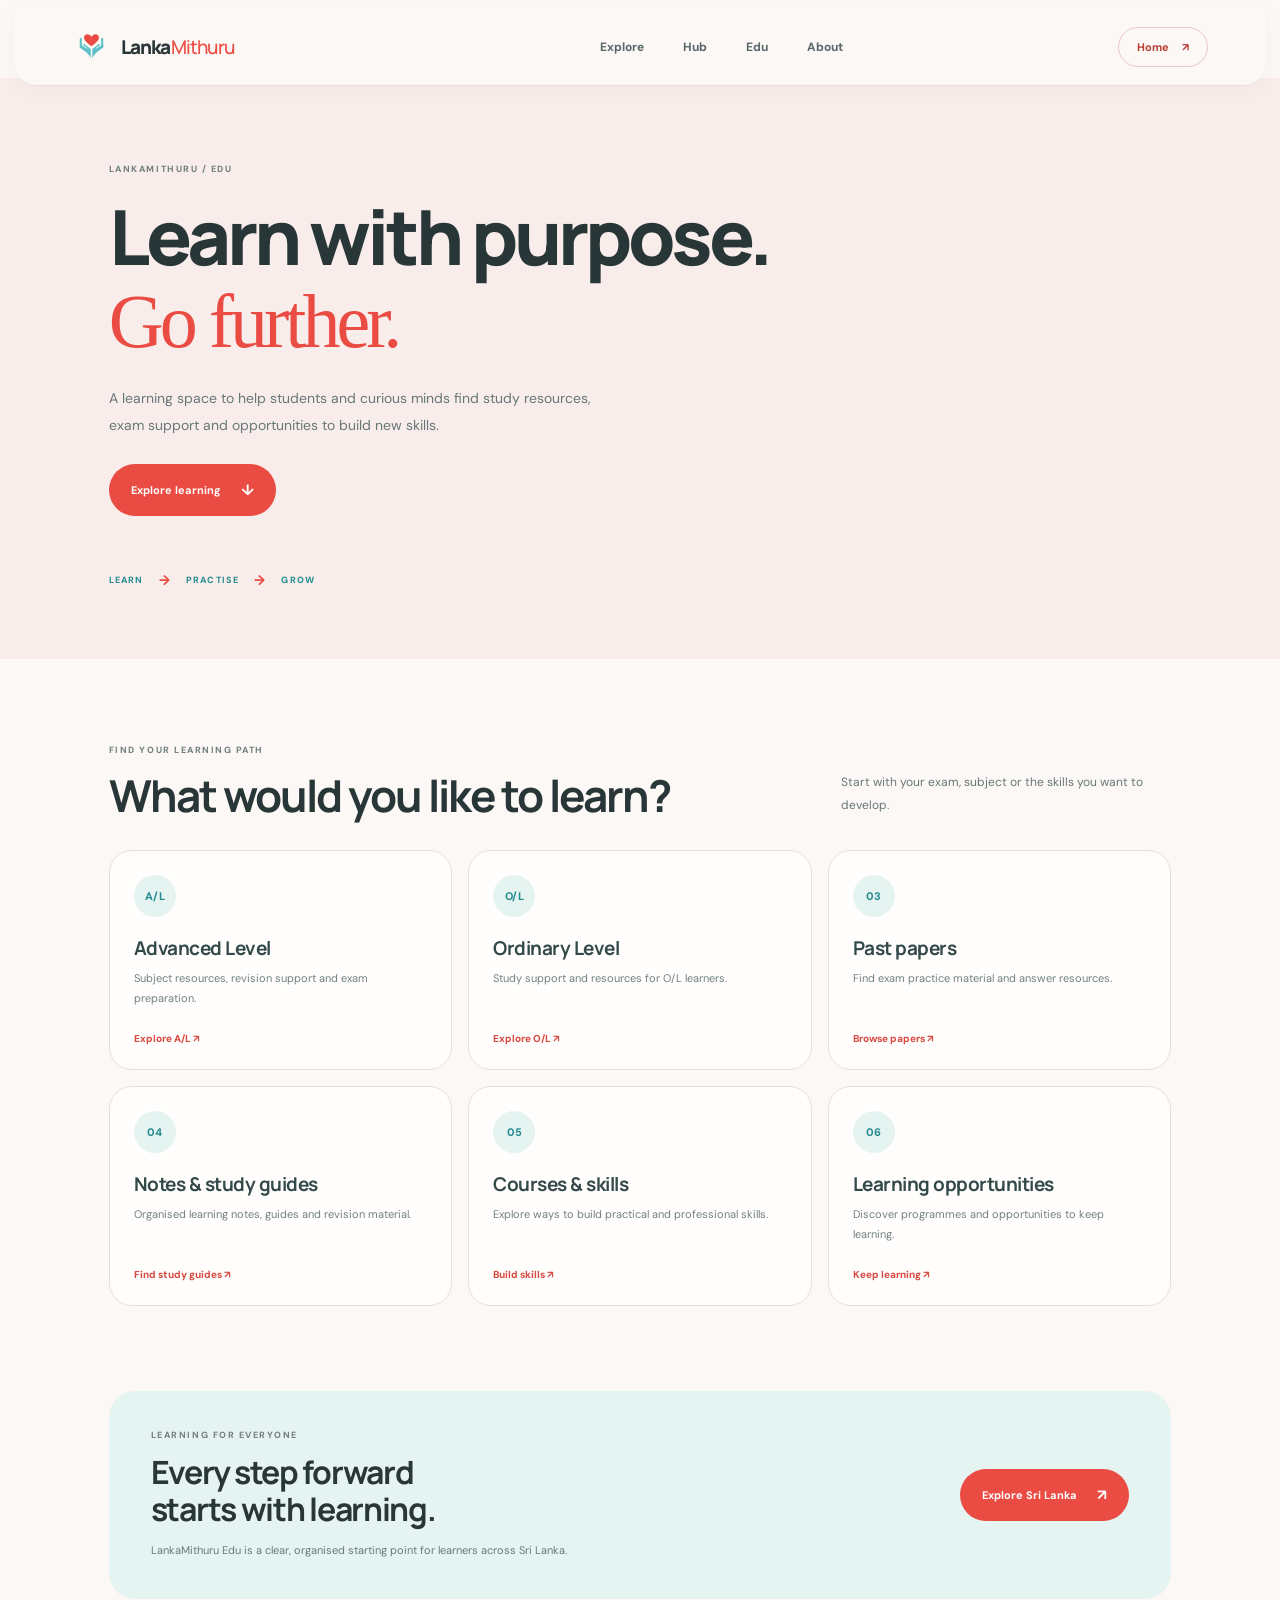
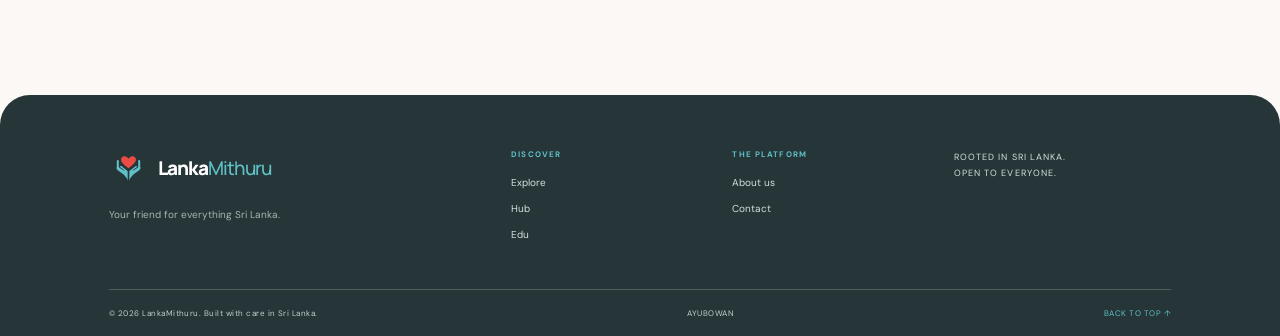
==== commit 9245f856: "Load the new LankaMithuru coral and turquoise brand palette" ====
--- a/edu.html
+++ b/edu.html
@@ -1 +1,2 @@
-<!doctype html><html lang="en"><head><meta charset="UTF-8"><meta name="viewport" content="width=device-width, initial-scale=1"><meta name="theme-color" content="#EA4B42"><meta name="description" content="Find Sri Lankan learning resources, A/L and O/L study support, past papers, guides and skills."><meta property="og:title" content="Sri Lanka Edu | LankaMithuru"><meta property="og:description" content="Find Sri Lankan learning resources, A/L and O/L study support, past papers, guides and skills."><link rel="icon" type="image/svg+xml" href="hug-mark.svg"><title>Sri Lanka Edu | LankaMithuru</title><link rel="preconnect" href="https://fonts.googleapis.com"><link rel="preconnect" href="https://fonts.gstatic.com" crossorigin><link href="https://fonts.googleapis.com/css2?family=DM+Sans:wght@400;500;600;700;800&family=Manrope:wght@400;500;600;700;800&display=swap" rel="stylesheet"><link rel="stylesheet" href="styles.css"><link rel="stylesheet" href="brand-refresh.css"><link rel="stylesheet" href="pages.css"><link rel="stylesheet" href="brand-palette.css"><script defer src="app.js"></script></head><body><div class="announcement">One island. Many ways to connect. <a href="index.html">Back to home ↗</a></div><header class="site-header"><a class="brand" href="index.html" aria-label="LankaMithuru home"><span class="brand-mark"><img src="hug-mark.svg" alt=""></span><span class="brand-word">Lanka<span>Mithuru</span></span></a><nav class="main-nav" aria-label="Main navigation"><a href="explore.html">Explore</a><a href="hub.html">Hub</a><a href="edu.html">Edu</a><a href="index.html#about">About</a></nav><div class="header-actions"><a class="header-cta" href="index.html">Home <span>↗</span></a><button class="menu-toggle" id="menuToggle" aria-label="Open navigation" aria-expanded="false"><span></span><span></span></button></div></header><main class="subpage"><section class="subpage-hero edu-page-hero"><div class="eyebrow">LANKAMITHURU / EDU</div><h1>Learn with purpose.<br><em>Go further.</em></h1><p>A learning space to help students and curious minds find study resources, exam support and opportunities to build new skills.</p><a class="button button-dark" href="#resources">Explore learning <span>↓</span></a><div class="edu-pathway"><span>LEARN</span><b>→</b><span>PRACTISE</span><b>→</b><span>GROW</span></div></section><section class="subpage-section" id="resources"><div class="section-heading"><div><div class="eyebrow">FIND YOUR LEARNING PATH</div><h2>What would you like to learn?</h2></div><p>Start with your exam, subject or the skills you want to develop.</p></div><div class="subpage-card-grid"><a class="subpage-card" href="#resources" data-search-term="A/L resources"><span class="subpage-card-icon">A/L</span><h3>Advanced Level</h3><p>Subject resources, revision support and exam preparation.</p><span>Explore A/L ↗</span></a><a class="subpage-card" href="#resources" data-search-term="O/L resources"><span class="subpage-card-icon">O/L</span><h3>Ordinary Level</h3><p>Study support and resources for O/L learners.</p><span>Explore O/L ↗</span></a><a class="subpage-card" href="#resources" data-search-term="past papers"><span class="subpage-card-icon">03</span><h3>Past papers</h3><p>Find exam practice material and answer resources.</p><span>Browse papers ↗</span></a><a class="subpage-card" href="#resources" data-search-term="study guides"><span class="subpage-card-icon">04</span><h3>Notes & study guides</h3><p>Organised learning notes, guides and revision material.</p><span>Find study guides ↗</span></a><a class="subpage-card" href="#resources" data-search-term="courses"><span class="subpage-card-icon">05</span><h3>Courses & skills</h3><p>Explore ways to build practical and professional skills.</p><span>Build skills ↗</span></a><a class="subpage-card" href="#resources" data-search-term="learning"><span class="subpage-card-icon">06</span><h3>Learning opportunities</h3><p>Discover programmes and opportunities to keep learning.</p><span>Keep learning ↗</span></a></div></section><section class="subpage-callout"><div><div class="eyebrow">LEARNING FOR EVERYONE</div><h2>Every step forward<br>starts with learning.</h2><p>LankaMithuru Edu is a clear, organised starting point for learners across Sri Lanka.</p></div><a class="button button-dark" href="explore.html">Explore Sri Lanka <span>↗</span></a></section></main><footer class="site-footer"><div class="footer-main"><div class="footer-brand"><a class="brand brand-footer" href="index.html"><span class="brand-mark"><img src="hug-mark.svg" alt=""></span><span class="brand-word">Lanka<span>Mithuru</span></span></a><p>Your friend for everything Sri Lanka.</p></div><div class="footer-column"><strong>DISCOVER</strong><a href="explore.html">Explore</a><a href="hub.html">Hub</a><a href="edu.html">Edu</a></div><div class="footer-column"><strong>THE PLATFORM</strong><a href="index.html#about">About us</a><a href="mailto:hello@lankamithuru.lk">Contact</a></div><div class="footer-note"><span>ROOTED IN SRI LANKA.<br>OPEN TO EVERYONE.</span></div></div><div class="footer-bottom"><span>© <span id="year"></span> LankaMithuru. Built with care in Sri Lanka.</span><span>AYUBOWAN</span><a href="#">BACK TO TOP ↑</a></div></footer><div class="search-modal" id="searchModal" aria-hidden="true" role="dialog" aria-modal="true" aria-labelledby="searchTitle"><div class="search-panel"><div class="search-modal-top"><span class="eyebrow" id="searchTitle">FIND YOUR SOMETHING</span><button id="closeSearch" class="close-search" aria-label="Close search">×</button></div><label class="search-field"><span>⌕</span><input id="siteSearch" type="search" placeholder="Try beaches, businesses, A/L notes..." autocomplete="off"><kbd>ESC</kbd></label><div class="search-results" id="searchResults"><span class="results-label">QUICK DISCOVERIES</span></div><p class="search-hint">Search across Explore, Hub and Edu.</p></div></div><div class="toast" id="toast" role="status" aria-live="polite"></div></body></html>+<!doctype html><html lang="en"><head><meta charset="UTF-8"><meta name="viewport" content="width=device-width, initial-scale=1"><meta name="theme-color" content="#EA4B42"><meta name="description" content="Find Sri Lankan learning resources, A/L and O/L study support, past papers, guides and skills."><meta property="og:title" content="Sri Lanka Edu | LankaMithuru"><meta property="og:description" content="Find Sri Lankan learning resources, A/L and O/L study support, past papers, guides and skills."><link rel="icon" type="image/svg+xml" href="favicon.svg"><title>Sri Lanka Edu | LankaMithuru</title><link rel="preconnect" href="https://fonts.googleapis.com"><link rel="preconnect" href="https://fonts.gstatic.com" crossorigin><link href="https://fonts.googleapis.com/css2?family=DM+Sans:wght@400;500;600;700;800&family=Manrope:wght@400;500;600;700;800&display=swap" rel="stylesheet"><link rel="stylesheet" href="styles.css"><link rel="stylesheet" href="brand-refresh.css"><link rel="stylesheet" href="pages.css"><link rel="stylesheet" href="brand-palette.css"><script defer src="app.js"></script>  <link rel="stylesheet" href="brand-palette.css">
+</head><body><div class="announcement">One island. Many ways to connect. <a href="index.html">Back to home ↗</a></div><header class="site-header"><a class="brand" href="index.html" aria-label="LankaMithuru home"><span class="brand-mark"><img src="hug-mark.svg" alt=""></span><span class="brand-word">Lanka<span>Mithuru</span></span></a><nav class="main-nav" aria-label="Main navigation"><a href="explore.html">Explore</a><a href="hub.html">Hub</a><a href="edu.html">Edu</a><a href="index.html#about">About</a></nav><div class="header-actions"><a class="header-cta" href="index.html">Home <span>↗</span></a><button class="menu-toggle" id="menuToggle" aria-label="Open navigation" aria-expanded="false"><span></span><span></span></button></div></header><main class="subpage"><section class="subpage-hero edu-page-hero"><div class="eyebrow">LANKAMITHURU / EDU</div><h1>Learn with purpose.<br><em>Go further.</em></h1><p>A learning space to help students and curious minds find study resources, exam support and opportunities to build new skills.</p><a class="button button-dark" href="#resources">Explore learning <span>↓</span></a><div class="edu-pathway"><span>LEARN</span><b>→</b><span>PRACTISE</span><b>→</b><span>GROW</span></div></section><section class="subpage-section" id="resources"><div class="section-heading"><div><div class="eyebrow">FIND YOUR LEARNING PATH</div><h2>What would you like to learn?</h2></div><p>Start with your exam, subject or the skills you want to develop.</p></div><div class="subpage-card-grid"><a class="subpage-card" href="#resources" data-search-term="A/L resources"><span class="subpage-card-icon">A/L</span><h3>Advanced Level</h3><p>Subject resources, revision support and exam preparation.</p><span>Explore A/L ↗</span></a><a class="subpage-card" href="#resources" data-search-term="O/L resources"><span class="subpage-card-icon">O/L</span><h3>Ordinary Level</h3><p>Study support and resources for O/L learners.</p><span>Explore O/L ↗</span></a><a class="subpage-card" href="#resources" data-search-term="past papers"><span class="subpage-card-icon">03</span><h3>Past papers</h3><p>Find exam practice material and answer resources.</p><span>Browse papers ↗</span></a><a class="subpage-card" href="#resources" data-search-term="study guides"><span class="subpage-card-icon">04</span><h3>Notes & study guides</h3><p>Organised learning notes, guides and revision material.</p><span>Find study guides ↗</span></a><a class="subpage-card" href="#resources" data-search-term="courses"><span class="subpage-card-icon">05</span><h3>Courses & skills</h3><p>Explore ways to build practical and professional skills.</p><span>Build skills ↗</span></a><a class="subpage-card" href="#resources" data-search-term="learning"><span class="subpage-card-icon">06</span><h3>Learning opportunities</h3><p>Discover programmes and opportunities to keep learning.</p><span>Keep learning ↗</span></a></div></section><section class="subpage-callout"><div><div class="eyebrow">LEARNING FOR EVERYONE</div><h2>Every step forward<br>starts with learning.</h2><p>LankaMithuru Edu is a clear, organised starting point for learners across Sri Lanka.</p></div><a class="button button-dark" href="explore.html">Explore Sri Lanka <span>↗</span></a></section></main><footer class="site-footer"><div class="footer-main"><div class="footer-brand"><a class="brand brand-footer" href="index.html"><span class="brand-mark"><img src="hug-mark.svg" alt=""></span><span class="brand-word">Lanka<span>Mithuru</span></span></a><p>Your friend for everything Sri Lanka.</p></div><div class="footer-column"><strong>DISCOVER</strong><a href="explore.html">Explore</a><a href="hub.html">Hub</a><a href="edu.html">Edu</a></div><div class="footer-column"><strong>THE PLATFORM</strong><a href="index.html#about">About us</a><a href="mailto:hello@lankamithuru.lk">Contact</a></div><div class="footer-note"><span>ROOTED IN SRI LANKA.<br>OPEN TO EVERYONE.</span></div></div><div class="footer-bottom"><span>© <span id="year"></span> LankaMithuru. Built with care in Sri Lanka.</span><span>AYUBOWAN</span><a href="#">BACK TO TOP ↑</a></div></footer><div class="search-modal" id="searchModal" aria-hidden="true" role="dialog" aria-modal="true" aria-labelledby="searchTitle"><div class="search-panel"><div class="search-modal-top"><span class="eyebrow" id="searchTitle">FIND YOUR SOMETHING</span><button id="closeSearch" class="close-search" aria-label="Close search">×</button></div><label class="search-field"><span>⌕</span><input id="siteSearch" type="search" placeholder="Try beaches, businesses, A/L notes..." autocomplete="off"><kbd>ESC</kbd></label><div class="search-results" id="searchResults"><span class="results-label">QUICK DISCOVERIES</span></div><p class="search-hint">Search across Explore, Hub and Edu.</p></div></div><div class="toast" id="toast" role="status" aria-live="polite"></div></body></html>
--- a/brand-palette.css
+++ b/brand-palette.css
@@ -0,0 +1,51 @@
+/* LankaMithuru identity palette: coral heart + turquoise hands */
+:root{--ink:#293638;--muted:#687779;--paper:#FBF8F5;--cream:#F4EFEB;--line:#E7DEDA;--orange:#EA4B42;--deep:#263638;--sage:#DDF1F0}
+body{background:var(--paper);color:var(--ink)}
+.site-header{background:rgba(251,248,245,.96);border-color:#E9DFDA}
+.brand-word{color:#293638}.brand-word span,.main-nav a:hover,.footer-column a:hover{color:#EA4B42}
+.brand-mark{color:#EA4B42}.main-nav a,.text-button{color:#58686A}
+.header-cta{border-color:#E8C7C2;color:#B83C35}.header-cta:hover{background:#EA4B42;border-color:#EA4B42;color:#fff}
+.eyebrow{color:#738080}.eyebrow-line{background:#EA4B42}
+.hero,.hero-video-backdrop{background:#263638}
+.hero-video-shade{background:linear-gradient(90deg,rgba(28,43,45,.84) 0%,rgba(35,55,57,.65) 42%,rgba(35,55,57,.22) 100%),linear-gradient(0deg,rgba(28,43,45,.42),transparent 48%,rgba(28,43,45,.18))}
+.hero h1 em{color:#5FC0C7}.hero .button-dark,.button-dark{background:#EA4B42;color:#fff}
+.hero .button-dark:hover,.button-dark:hover{background:#D93F37}
+.hero .button-light{border-color:#D6E5E3;color:#fff;background:#ffffff18}
+.button-light{border-color:#D8E5E2;color:#486466;background:#F5F8F6}.button-light:hover{background:#E6F3F1}
+.division-section,.edu-section{background:#F4EFEB}
+.section-heading h2,.edu-intro h2,.join-section h2{color:#293638}
+.section-heading>p,.hero-intro,.edu-intro p{color:#687779}
+.division-card{background:#FFFEFC;border-color:#E7DEDA}.division-card:hover{box-shadow:0 18px 42px #26363818}
+.division-content h3,.destination-copy h3{color:#293638}.division-content p,.destination-copy p{color:#718080}
+.circle-arrow{color:#EA4B42;border-color:#E8D8D4}.card-link b,.underlined-link span,.category-icon,.category-item>b{color:#EA4B42}
+.card-link{border-color:#E7DCD7}.explore-section{background:#FBF8F5}
+.destination-feature{background:#E8F4F1}.destination-stamp{background:#FBF8F5;color:#293638}
+.destination-stamp span{color:#EA4B42}.destination-meta{border-color:#C9DEDA;color:#71817F}
+.category-grid{border-color:#E5DCD7}.category-item{border-color:#E5DCD7;background:#FFFEFC}
+.category-item:last-child{border-right-color:#E5DCD7}.category-item:hover{background:#F0F8F6}
+.category-icon{border-color:#CFE3DF}.category-item strong{color:#34494A}
+.hub-section{background:#263638;color:#F8F6F3}.hub-tile{border-color:#ffffff35}
+.hub-tile:hover{border-color:#5FC0C7;background:#ffffff10}.hub-tile-large{background:#344F50}
+.tile-number{color:#C6D8D5}.tile-kicker,.hub-footer a{color:#5FC0C7}
+.hub-footer{border-color:#ffffff35;color:#D3DEDA}
+.edu-resources{border-color:#D8E4DF}.edu-resources>a{border-color:#D8E4DF}
+.edu-resources>a:hover{background:#F0F8F6}.resource-icon{border-color:#BFDCD7;color:#278C91;background:#F6FBF9}
+.edu-resources strong{color:#34494A}.edu-resources small{color:#748382}.edu-resources b{color:#EA4B42}
+.join-section{background:#F8E7E3;color:#293638}.join-section .eyebrow{color:#A34B45}
+.join-section h2{color:#293638}.join-section h2 em{color:#EA4B42}.join-section p{color:#665D59}
+.button-cream{background:#5FC0C7;color:#173C3F}.button-cream:hover{background:#4BAFB6}
+.site-footer{background:#263638;color:#F5F3EF}.brand-footer .brand-word{color:#fff}
+.brand-footer .brand-word span,.footer-column strong{color:#5FC0C7}
+.footer-column a,.footer-note{color:#D5DFDC}.footer-bottom{border-color:#ffffff30;color:#C1CFCC}
+.footer-bottom a{color:#5FC0C7}.search-panel{background:#FFFEFC}
+.search-field>span{color:#EA4B42}.search-results button:hover,.search-result-link:hover{background:#F0F8F6;color:#247D82}
+.search-result-link b{color:#EA4B42}.toast{background:#263638}
+.subpage-hero{background:#F8EDEA}.subpage-hero h1{color:#293638}.subpage-hero h1 em{color:#EA4B42}
+.subpage-hero>p{color:#687779}.subpage-card{border-color:#E7DEDA;background:#FFFEFC}
+.subpage-card:hover{border-color:#B9DEDA;box-shadow:0 14px 34px #26363812}
+.subpage-card-icon{background:#E6F4F1;color:#278C91}.subpage-card h3{color:#34494A}
+.subpage-card p{color:#718080}.subpage-card>span:last-child{color:#D94A42}
+.subpage-callout{background:#E6F4F1}.subpage-callout h2{color:#293638}.subpage-callout p{color:#687779}
+.subpage-hero-panel{border-color:#E8D5D0}.subpage-hero-panel strong{color:#278C91}
+.subpage-hero-panel span{color:#718080}.edu-pathway{color:#278C91}.edu-pathway b{color:#EA4B42}
+@media(max-width:650px){.main-nav{background:var(--paper);border-color:#E7DEDA}.main-nav a{color:#58686A}.site-header{background:rgba(251,248,245,.97)}}
--- a/brand-palette.css
+++ b/brand-palette.css
@@ -0,0 +1,51 @@
+/* LankaMithuru identity palette: coral heart + turquoise hands */
+:root{--ink:#293638;--muted:#687779;--paper:#FBF8F5;--cream:#F4EFEB;--line:#E7DEDA;--orange:#EA4B42;--deep:#263638;--sage:#DDF1F0}
+body{background:var(--paper);color:var(--ink)}
+.site-header{background:rgba(251,248,245,.96);border-color:#E9DFDA}
+.brand-word{color:#293638}.brand-word span,.main-nav a:hover,.footer-column a:hover{color:#EA4B42}
+.brand-mark{color:#EA4B42}.main-nav a,.text-button{color:#58686A}
+.header-cta{border-color:#E8C7C2;color:#B83C35}.header-cta:hover{background:#EA4B42;border-color:#EA4B42;color:#fff}
+.eyebrow{color:#738080}.eyebrow-line{background:#EA4B42}
+.hero,.hero-video-backdrop{background:#263638}
+.hero-video-shade{background:linear-gradient(90deg,rgba(28,43,45,.84) 0%,rgba(35,55,57,.65) 42%,rgba(35,55,57,.22) 100%),linear-gradient(0deg,rgba(28,43,45,.42),transparent 48%,rgba(28,43,45,.18))}
+.hero h1 em{color:#5FC0C7}.hero .button-dark,.button-dark{background:#EA4B42;color:#fff}
+.hero .button-dark:hover,.button-dark:hover{background:#D93F37}
+.hero .button-light{border-color:#D6E5E3;color:#fff;background:#ffffff18}
+.button-light{border-color:#D8E5E2;color:#486466;background:#F5F8F6}.button-light:hover{background:#E6F3F1}
+.division-section,.edu-section{background:#F4EFEB}
+.section-heading h2,.edu-intro h2,.join-section h2{color:#293638}
+.section-heading>p,.hero-intro,.edu-intro p{color:#687779}
+.division-card{background:#FFFEFC;border-color:#E7DEDA}.division-card:hover{box-shadow:0 18px 42px #26363818}
+.division-content h3,.destination-copy h3{color:#293638}.division-content p,.destination-copy p{color:#718080}
+.circle-arrow{color:#EA4B42;border-color:#E8D8D4}.card-link b,.underlined-link span,.category-icon,.category-item>b{color:#EA4B42}
+.card-link{border-color:#E7DCD7}.explore-section{background:#FBF8F5}
+.destination-feature{background:#E8F4F1}.destination-stamp{background:#FBF8F5;color:#293638}
+.destination-stamp span{color:#EA4B42}.destination-meta{border-color:#C9DEDA;color:#71817F}
+.category-grid{border-color:#E5DCD7}.category-item{border-color:#E5DCD7;background:#FFFEFC}
+.category-item:last-child{border-right-color:#E5DCD7}.category-item:hover{background:#F0F8F6}
+.category-icon{border-color:#CFE3DF}.category-item strong{color:#34494A}
+.hub-section{background:#263638;color:#F8F6F3}.hub-tile{border-color:#ffffff35}
+.hub-tile:hover{border-color:#5FC0C7;background:#ffffff10}.hub-tile-large{background:#344F50}
+.tile-number{color:#C6D8D5}.tile-kicker,.hub-footer a{color:#5FC0C7}
+.hub-footer{border-color:#ffffff35;color:#D3DEDA}
+.edu-resources{border-color:#D8E4DF}.edu-resources>a{border-color:#D8E4DF}
+.edu-resources>a:hover{background:#F0F8F6}.resource-icon{border-color:#BFDCD7;color:#278C91;background:#F6FBF9}
+.edu-resources strong{color:#34494A}.edu-resources small{color:#748382}.edu-resources b{color:#EA4B42}
+.join-section{background:#F8E7E3;color:#293638}.join-section .eyebrow{color:#A34B45}
+.join-section h2{color:#293638}.join-section h2 em{color:#EA4B42}.join-section p{color:#665D59}
+.button-cream{background:#5FC0C7;color:#173C3F}.button-cream:hover{background:#4BAFB6}
+.site-footer{background:#263638;color:#F5F3EF}.brand-footer .brand-word{color:#fff}
+.brand-footer .brand-word span,.footer-column strong{color:#5FC0C7}
+.footer-column a,.footer-note{color:#D5DFDC}.footer-bottom{border-color:#ffffff30;color:#C1CFCC}
+.footer-bottom a{color:#5FC0C7}.search-panel{background:#FFFEFC}
+.search-field>span{color:#EA4B42}.search-results button:hover,.search-result-link:hover{background:#F0F8F6;color:#247D82}
+.search-result-link b{color:#EA4B42}.toast{background:#263638}
+.subpage-hero{background:#F8EDEA}.subpage-hero h1{color:#293638}.subpage-hero h1 em{color:#EA4B42}
+.subpage-hero>p{color:#687779}.subpage-card{border-color:#E7DEDA;background:#FFFEFC}
+.subpage-card:hover{border-color:#B9DEDA;box-shadow:0 14px 34px #26363812}
+.subpage-card-icon{background:#E6F4F1;color:#278C91}.subpage-card h3{color:#34494A}
+.subpage-card p{color:#718080}.subpage-card>span:last-child{color:#D94A42}
+.subpage-callout{background:#E6F4F1}.subpage-callout h2{color:#293638}.subpage-callout p{color:#687779}
+.subpage-hero-panel{border-color:#E8D5D0}.subpage-hero-panel strong{color:#278C91}
+.subpage-hero-panel span{color:#718080}.edu-pathway{color:#278C91}.edu-pathway b{color:#EA4B42}
+@media(max-width:650px){.main-nav{background:var(--paper);border-color:#E7DEDA}.main-nav a{color:#58686A}.site-header{background:rgba(251,248,245,.97)}}
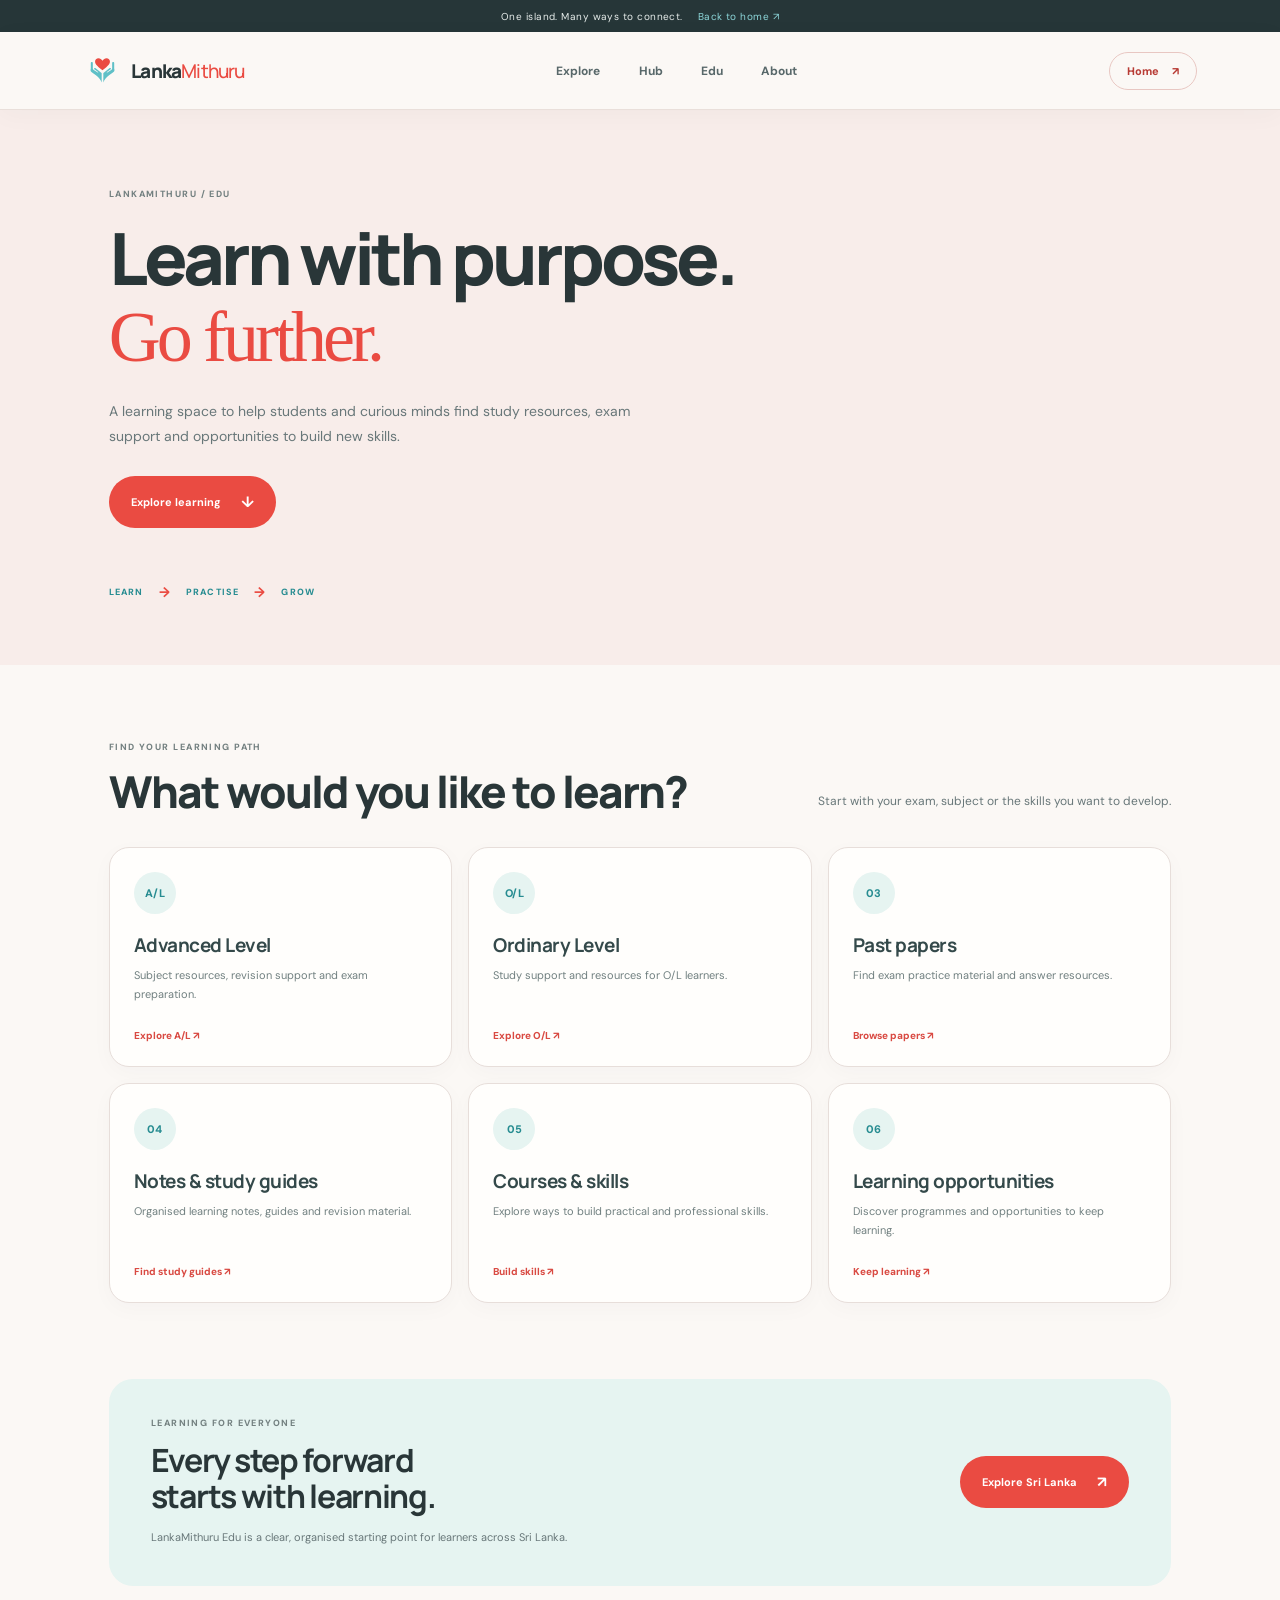
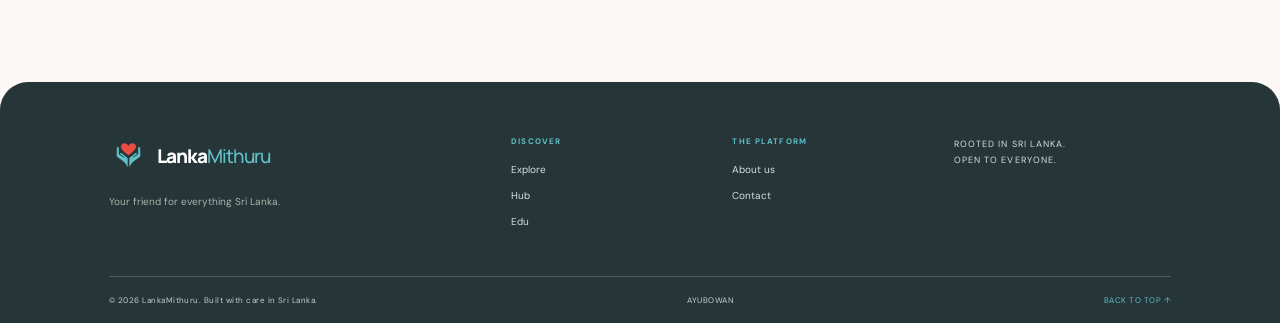
==== commit db376847: "Switch page to unified LankaMithuru site assets" ====
--- a/edu.html
+++ b/edu.html
@@ -1,2 +1,2 @@
-<!doctype html><html lang="en"><head><meta charset="UTF-8"><meta name="viewport" content="width=device-width, initial-scale=1"><meta name="theme-color" content="#EA4B42"><meta name="description" content="Find Sri Lankan learning resources, A/L and O/L study support, past papers, guides and skills."><meta property="og:title" content="Sri Lanka Edu | LankaMithuru"><meta property="og:description" content="Find Sri Lankan learning resources, A/L and O/L study support, past papers, guides and skills."><link rel="icon" type="image/svg+xml" href="favicon.svg"><title>Sri Lanka Edu | LankaMithuru</title><link rel="preconnect" href="https://fonts.googleapis.com"><link rel="preconnect" href="https://fonts.gstatic.com" crossorigin><link href="https://fonts.googleapis.com/css2?family=DM+Sans:wght@400;500;600;700;800&family=Manrope:wght@400;500;600;700;800&display=swap" rel="stylesheet"><link rel="stylesheet" href="styles.css"><link rel="stylesheet" href="brand-refresh.css"><link rel="stylesheet" href="pages.css"><link rel="stylesheet" href="brand-palette.css"><script defer src="app.js"></script>  <link rel="stylesheet" href="brand-palette.css">
+<!doctype html><html lang="en"><head><meta charset="UTF-8"><meta name="viewport" content="width=device-width, initial-scale=1"><meta name="theme-color" content="#EA4B42"><meta name="description" content="Find Sri Lankan learning resources, A/L and O/L study support, past papers, guides and skills."><meta property="og:title" content="Sri Lanka Edu | LankaMithuru"><meta property="og:description" content="Find Sri Lankan learning resources, A/L and O/L study support, past papers, guides and skills."><link rel="icon" type="image/svg+xml" href="favicon.svg"><title>Sri Lanka Edu | LankaMithuru</title><link rel="preconnect" href="https://fonts.googleapis.com"><link rel="preconnect" href="https://fonts.gstatic.com" crossorigin><link href="https://fonts.googleapis.com/css2?family=DM+Sans:wght@400;500;600;700;800&family=Manrope:wght@400;500;600;700;800&display=swap" rel="stylesheet"><link rel="stylesheet" href="styles.css"><link rel="stylesheet" href="pages.css"><link rel="stylesheet" href="site.css"><script defer src="app.js"></script>  <link rel="stylesheet" href="brand-palette.css">
 </head><body><div class="announcement">One island. Many ways to connect. <a href="index.html">Back to home ↗</a></div><header class="site-header"><a class="brand" href="index.html" aria-label="LankaMithuru home"><span class="brand-mark"><img src="hug-mark.svg" alt=""></span><span class="brand-word">Lanka<span>Mithuru</span></span></a><nav class="main-nav" aria-label="Main navigation"><a href="explore.html">Explore</a><a href="hub.html">Hub</a><a href="edu.html">Edu</a><a href="index.html#about">About</a></nav><div class="header-actions"><a class="header-cta" href="index.html">Home <span>↗</span></a><button class="menu-toggle" id="menuToggle" aria-label="Open navigation" aria-expanded="false"><span></span><span></span></button></div></header><main class="subpage"><section class="subpage-hero edu-page-hero"><div class="eyebrow">LANKAMITHURU / EDU</div><h1>Learn with purpose.<br><em>Go further.</em></h1><p>A learning space to help students and curious minds find study resources, exam support and opportunities to build new skills.</p><a class="button button-dark" href="#resources">Explore learning <span>↓</span></a><div class="edu-pathway"><span>LEARN</span><b>→</b><span>PRACTISE</span><b>→</b><span>GROW</span></div></section><section class="subpage-section" id="resources"><div class="section-heading"><div><div class="eyebrow">FIND YOUR LEARNING PATH</div><h2>What would you like to learn?</h2></div><p>Start with your exam, subject or the skills you want to develop.</p></div><div class="subpage-card-grid"><a class="subpage-card" href="#resources" data-search-term="A/L resources"><span class="subpage-card-icon">A/L</span><h3>Advanced Level</h3><p>Subject resources, revision support and exam preparation.</p><span>Explore A/L ↗</span></a><a class="subpage-card" href="#resources" data-search-term="O/L resources"><span class="subpage-card-icon">O/L</span><h3>Ordinary Level</h3><p>Study support and resources for O/L learners.</p><span>Explore O/L ↗</span></a><a class="subpage-card" href="#resources" data-search-term="past papers"><span class="subpage-card-icon">03</span><h3>Past papers</h3><p>Find exam practice material and answer resources.</p><span>Browse papers ↗</span></a><a class="subpage-card" href="#resources" data-search-term="study guides"><span class="subpage-card-icon">04</span><h3>Notes & study guides</h3><p>Organised learning notes, guides and revision material.</p><span>Find study guides ↗</span></a><a class="subpage-card" href="#resources" data-search-term="courses"><span class="subpage-card-icon">05</span><h3>Courses & skills</h3><p>Explore ways to build practical and professional skills.</p><span>Build skills ↗</span></a><a class="subpage-card" href="#resources" data-search-term="learning"><span class="subpage-card-icon">06</span><h3>Learning opportunities</h3><p>Discover programmes and opportunities to keep learning.</p><span>Keep learning ↗</span></a></div></section><section class="subpage-callout"><div><div class="eyebrow">LEARNING FOR EVERYONE</div><h2>Every step forward<br>starts with learning.</h2><p>LankaMithuru Edu is a clear, organised starting point for learners across Sri Lanka.</p></div><a class="button button-dark" href="explore.html">Explore Sri Lanka <span>↗</span></a></section></main><footer class="site-footer"><div class="footer-main"><div class="footer-brand"><a class="brand brand-footer" href="index.html"><span class="brand-mark"><img src="hug-mark.svg" alt=""></span><span class="brand-word">Lanka<span>Mithuru</span></span></a><p>Your friend for everything Sri Lanka.</p></div><div class="footer-column"><strong>DISCOVER</strong><a href="explore.html">Explore</a><a href="hub.html">Hub</a><a href="edu.html">Edu</a></div><div class="footer-column"><strong>THE PLATFORM</strong><a href="index.html#about">About us</a><a href="mailto:hello@lankamithuru.lk">Contact</a></div><div class="footer-note"><span>ROOTED IN SRI LANKA.<br>OPEN TO EVERYONE.</span></div></div><div class="footer-bottom"><span>© <span id="year"></span> LankaMithuru. Built with care in Sri Lanka.</span><span>AYUBOWAN</span><a href="#">BACK TO TOP ↑</a></div></footer><div class="search-modal" id="searchModal" aria-hidden="true" role="dialog" aria-modal="true" aria-labelledby="searchTitle"><div class="search-panel"><div class="search-modal-top"><span class="eyebrow" id="searchTitle">FIND YOUR SOMETHING</span><button id="closeSearch" class="close-search" aria-label="Close search">×</button></div><label class="search-field"><span>⌕</span><input id="siteSearch" type="search" placeholder="Try beaches, businesses, A/L notes..." autocomplete="off"><kbd>ESC</kbd></label><div class="search-results" id="searchResults"><span class="results-label">QUICK DISCOVERIES</span></div><p class="search-hint">Search across Explore, Hub and Edu.</p></div></div><div class="toast" id="toast" role="status" aria-live="polite"></div></body></html>
--- a/site.css
+++ b/site.css
@@ -0,0 +1,146 @@
+/* LankaMithuru unified site system — one source of truth */
+:root{
+  --ink:#263638;--muted:#687779;--paper:#FBF8F5;--cream:#F4EFEB;--line:#E7DEDA;
+  --coral:#EA4B42;--turquoise:#5FC0C7;--deep:#263638;--sage:#DDF1F0;
+  --serif:Georgia,'Times New Roman',serif;--sans:'DM Sans',Arial,sans-serif;--display:'Manrope',Arial,sans-serif;
+}
+html{scroll-behavior:smooth;scroll-padding-top:100px}
+body{background:var(--paper);color:var(--ink);font-family:var(--sans);margin:0;-webkit-font-smoothing:antialiased}
+a{color:inherit;text-decoration:none}
+button,input{font:inherit}
+img,video{max-width:100%}
+.site-header{height:78px;margin:0;padding:0 6.5%;background:rgba(251,248,245,.96);border-bottom:1px solid var(--line);border-radius:0;top:0;box-shadow:0 5px 24px #26363808;z-index:50}
+.brand-mark{width:39px;height:39px;color:var(--coral)}.brand-mark img{width:100%;height:100%;object-fit:contain;display:block}
+.brand-word{font:800 19px var(--display);letter-spacing:-.8px;color:var(--ink)}.brand-word span{color:#748181;font-weight:500}
+.main-nav{gap:clamp(18px,3vw,40px);margin-left:0}.main-nav a{font-size:12px;color:#58686A;font-weight:700}
+.main-nav a:hover,.main-nav a[aria-current="page"]{color:var(--coral)}
+.header-actions{gap:14px}.text-button{font-size:12px;color:#526466}.search-symbol{color:var(--coral)}
+.header-cta{border:1px solid #E8C7C2;border-radius:999px;color:#B83C35;padding:11px 17px;font-size:11px;font-weight:800}
+.header-cta:hover,.header-cta.signin-cta,.header-cta.signin-cta:hover{background:var(--coral);border-color:var(--coral);color:white}
+.menu-toggle{cursor:pointer;border-radius:10px}.menu-toggle span{background:var(--ink)}
+.announcement{background:#263638;color:#e8eeec;height:32px;font-size:10px}.announcement a{color:#8dd7da}.announcement-dot{background:var(--turquoise)}
+/* Homepage video hero */
+.hero{display:flex;align-items:center;min-height:min(740px,calc(100svh - 78px));padding:100px 9% 105px;position:relative;isolation:isolate;overflow:hidden;background:#263638;border-radius:0 0 30px 30px}
+.hero-copy{width:min(720px,100%);padding:0;position:relative;z-index:4;color:#fff}
+.hero .eyebrow{color:#dce9e7}.eyebrow{font-size:9px;font-weight:800;letter-spacing:.16em}.eyebrow-line{background:var(--coral)}
+.hero h1{font:800 clamp(48px,7vw,88px)/1.02 var(--display);letter-spacing:-.055em;color:#fff;margin:25px 0 22px;max-width:850px}
+.hero h1 em{font-family:var(--serif);font-weight:400;color:var(--turquoise);letter-spacing:-.045em}
+.hero-intro{max-width:550px;color:#e4ecea;font-size:15px;line-height:1.85;text-shadow:0 1px 12px #0d2223}
+.hero-actions{gap:12px}.button{border-radius:999px;padding:15px 21px;font-size:11px;min-height:48px}
+.hero .button-dark,.button-dark{background:var(--coral);color:white}.hero .button-dark:hover,.button-dark:hover{background:#d83e36}
+.hero .button-light{background:#ffffff18;border-color:#ffffff80;color:#fff;backdrop-filter:blur(10px)}
+.hero .button-light:hover{background:#ffffff2b}
+.hero-proof{color:#e2eeeb}.hero-proof strong{color:#fff}
+.avatar-stack span{border-color:#263638}
+.hero-video-backdrop{position:absolute;inset:0;z-index:0;display:block;overflow:hidden;background:#263638;pointer-events:none}
+.hero-bg-video{position:absolute;inset:0;width:100%;height:100%;object-fit:cover;object-position:center 48%;display:block;opacity:0;z-index:0;transition:opacity 1.1s ease;transform:scale(1.025)}
+.hero-bg-video.is-visible{opacity:1}
+.hero-video-shade{position:absolute;inset:0;z-index:1;background:linear-gradient(90deg,rgba(19,35,36,.78),rgba(19,35,36,.48) 52%,rgba(19,35,36,.18)),linear-gradient(0deg,rgba(19,35,36,.38),transparent 56%,rgba(19,35,36,.14))}
+.hero-video-caption,.hero-video-progress{position:absolute;z-index:2;color:#fff}
+.hero-video-caption{right:6%;bottom:30px;font-size:9px;font-weight:800;letter-spacing:.15em;text-shadow:0 1px 8px #071c32}
+.hero-video-progress{right:6%;top:50%;transform:translateY(-50%);display:flex;flex-direction:column;gap:7px}
+.hero-video-progress span{display:block;width:3px;height:18px;border-radius:9px;background:#ffffff65;transition:height .3s,background .3s}
+.hero-video-progress span.is-current{height:36px;background:#fff}
+.hero-video-status{position:absolute;left:9%;bottom:28px;z-index:2;color:#ffffffa8;font-size:9px;letter-spacing:.08em}
+.section-pad{padding:clamp(64px,8vw,104px) 8.5%}
+.division-section,.edu-section{background:#F4EFEB}
+.section-heading{gap:30px;margin-bottom:34px}
+.section-heading h2,.edu-intro h2,.join-section h2{font:800 clamp(32px,4vw,52px)/1.12 var(--display);letter-spacing:-.045em;color:var(--ink)}
+.section-heading>p{max-width:360px;color:var(--muted);font-size:12px;line-height:1.85}
+.division-grid{gap:18px}
+.division-card{background:#fff;border:1px solid var(--line);border-radius:22px;overflow:hidden;box-shadow:0 8px 26px #26363808}
+.division-card:hover{transform:translateY(-4px);box-shadow:0 18px 38px #26363814}
+.division-number{color:#7d8988}.circle-arrow{color:var(--coral);border-color:#eadbd6}
+.division-image{height:190px;margin:0 10px;border-radius:15px;overflow:hidden}
+.division-content{padding:22px 23px 25px}.division-content h3{color:var(--ink);font-size:22px}
+.division-content p{color:var(--muted);font-size:11px;line-height:1.8}
+.card-link{border-color:var(--line)}.card-link b,.underlined-link span{color:var(--coral)}
+.explore-section{background:var(--paper)}
+.destination-feature{background:#E8F4F1;border-radius:25px;overflow:hidden}
+.destination-copy h3{color:var(--ink)}.destination-copy p{color:var(--muted)}
+.destination-stamp{background:var(--paper);color:var(--ink)}.destination-stamp span{color:var(--coral)}
+.destination-meta{border-color:#c9ded9;color:#748382}
+.category-grid{border:0;gap:10px}.category-item{border:1px solid var(--line);border-radius:16px;background:#fff;padding:17px 13px}
+.category-item:last-child{border-right:1px solid var(--line)}.category-item:hover{background:#F0F8F6}
+.category-icon{color:var(--coral);border-color:#cfe3df}.category-item strong{color:var(--ink)}
+.hub-section{background:#263638;color:#F8F6F3;border-radius:28px;margin:0 14px}
+.hub-tile{border:1px solid #ffffff35;border-radius:20px}.hub-tile:hover{border-color:var(--turquoise);background:#ffffff10}
+.hub-tile-large{background:#344F50}.tile-kicker,.hub-footer a{color:var(--turquoise)}
+.hub-footer{border-color:#ffffff35;color:#d3dedb}
+.edu-section{display:grid;grid-template-columns:.85fr 1.15fr;gap:7%;align-items:center}
+.edu-intro h2 em,.join-section h2 em{color:var(--coral)}
+.edu-intro p{color:var(--muted);font-size:13px;line-height:1.85;max-width:410px}
+.edu-resources{border-color:#d8e4df}.edu-resources>a{border-color:#d8e4df;padding:17px 12px}
+.edu-resources>a:hover{background:#fff}.resource-icon{background:#fff;border-color:#cfe3df;color:#278c91}
+.edu-resources strong{color:var(--ink)}.edu-resources small{color:#748382}.edu-resources b{color:var(--coral)}
+.join-section{background:#F8E7E3;color:var(--ink);border-radius:28px;margin:0 14px}
+.join-section h2{color:var(--ink)}.join-section p{color:#665d59;max-width:600px;line-height:1.85}
+.button-cream{background:var(--coral);color:#fff}.button-cream:hover{background:#d83e36}
+.site-footer{background:#263638;color:#F5F3EF;border-radius:28px 28px 0 0;margin-top:16px}
+.brand-footer .brand-word{color:#fff}.brand-footer .brand-word span{color:var(--turquoise)}
+.brand-footer .brand-mark{color:#fff}.footer-column strong{color:var(--turquoise)}
+.footer-column a,.footer-note,.footer-bottom{color:#d5dfdc}.footer-bottom{border-color:#ffffff30}.footer-bottom a{color:var(--turquoise)}
+.search-modal{background:#17282999;z-index:100}.search-panel{background:#fff;border:1px solid var(--line);border-radius:22px;box-shadow:0 25px 80px #0d242433}
+.search-field>span{color:var(--coral)}.search-result-link{border-bottom:1px solid #eee7e2;color:#405354}
+.search-results button:hover,.search-result-link:hover{background:#F0F8F6;color:#247d82}.search-result-link b{color:var(--coral)}
+.toast{background:#263638;border-radius:999px}
+/* Subpages */
+.subpage-hero{background:#F4EFEB;min-height:440px;padding:78px 8.5% 64px}
+.subpage-hero h1{font:800 clamp(44px,6vw,72px)/1.05 var(--display);letter-spacing:-.055em;color:var(--ink)}
+.subpage-hero h1 em{font:400 1em var(--serif);color:var(--coral)}
+.subpage-hero>p{color:var(--muted);font-size:14px;line-height:1.85;max-width:530px}
+.subpage-hero-image{border-radius:24px;box-shadow:0 18px 45px #26363812}
+.subpage-hero-panel{border-color:#d7e1dd}.subpage-hero-panel strong{color:#277d82}.subpage-hero-panel span{color:#718080}
+.edu-pathway{color:#278c91}.edu-pathway b{color:#e7aaa2}
+.subpage-section{padding:76px 8.5%}
+.subpage-card-grid{gap:16px}
+.subpage-card{border:1px solid var(--line);border-radius:20px;background:#fff;box-shadow:0 6px 22px #26363807}
+.subpage-card:hover{border-color:#b9ded9;box-shadow:0 14px 32px #26363812}
+.subpage-card-icon{background:#E6F4F1;color:#278c91}
+.subpage-card h3{color:var(--ink)}.subpage-card p{color:var(--muted)}.subpage-card>span:last-child{color:var(--coral)}
+.subpage-callout{background:#E8F4F1;border-radius:24px}
+.subpage-callout h2{color:var(--ink)}.subpage-callout p{color:var(--muted)}
+/* Sign-in page compatibility */
+.signin-page{background:var(--paper)}.signin-header{background:rgba(251,248,245,.96);border-bottom:1px solid var(--line)}
+@media(max-width:900px){
+ .main-nav{gap:18px}
+ .hero{padding-left:7%;padding-right:7%}
+ .edu-section{grid-template-columns:1fr;gap:38px}
+}
+@media(max-width:650px){
+ .site-header{height:70px;padding:0 5%;margin:0;top:0;border-radius:0}
+ .main-nav{display:none;position:absolute;left:0;right:0;top:70px;margin:0;padding:18px 6% 22px;background:var(--paper);border-bottom:1px solid var(--line);box-shadow:0 15px 25px #26363812;flex-direction:column;align-items:stretch;gap:0}
+ .main-nav.open{display:flex}.main-nav a{padding:13px 0;border-bottom:1px solid var(--line)}
+ .header-actions{gap:9px}.header-cta{padding:9px 12px;font-size:10px}
+ .hero{min-height:calc(88svh - 70px);padding:80px 7% 82px;border-radius:0 0 22px 22px}
+ .hero h1{font-size:clamp(45px,12vw,66px);letter-spacing:-.055em;margin:20px 0}
+ .hero-intro{font-size:13px;max-width:95%}.hero-proof{display:none}
+ .hero-video-caption{left:7%;right:auto;bottom:20px;font-size:8px}
+ .hero-video-progress{right:5%}.hero-video-status{left:7%;bottom:48px}
+ .section-pad{padding:62px 6%}
+ .section-heading{align-items:flex-start;flex-direction:column;gap:12px}
+ .division-grid{grid-template-columns:1fr;gap:14px}.division-image{height:205px}
+ .destination-feature{grid-template-columns:1fr}.destination-image{min-height:250px}
+ .category-grid{grid-template-columns:1fr 1fr}.category-item{min-height:74px}
+ .hub-section,.join-section{margin-left:7px;margin-right:7px;border-radius:22px}
+ .hub-grid{grid-template-columns:1fr}.hub-tile{min-height:185px}
+ .edu-section{padding:62px 6%}.edu-resources>a{gap:10px}
+ .site-footer{border-radius:22px 22px 0 0}.footer-main{grid-template-columns:1fr 1fr;gap:28px}
+ .footer-bottom{flex-wrap:wrap;gap:12px}
+ .subpage-hero{padding:55px 6% 40px;min-height:0}
+ .subpage-hero h1{font-size:clamp(42px,11vw,58px);letter-spacing:-.05em}
+ .subpage-hero>p{font-size:12px}
+ .subpage-hero-image{position:relative;right:auto;top:auto;width:100%;height:220px;margin-top:28px}
+ .subpage-section{padding:58px 6%}
+ .subpage-card-grid{grid-template-columns:1fr;gap:11px}
+ .subpage-card{min-height:175px;padding:21px;border-radius:18px}
+ .subpage-callout{margin:0 6% 42px;padding:27px 22px;display:flex;flex-direction:column;align-items:flex-start;border-radius:20px}
+ .subpage-callout h2{font-size:28px}
+ .subpage-hero-panel{gap:14px;flex-wrap:wrap;margin-top:35px}
+ .subpage-hero-panel>div{min-width:42%;padding-right:0}
+ .edu-pathway{margin-top:34px;gap:9px;font-size:8px}
+}
+@media(prefers-reduced-motion:reduce){
+ html{scroll-behavior:auto}.hero-bg-video{display:none}.hero-video-progress{display:none}
+ *,*::before,*::after{animation-duration:.01ms!important;animation-iteration-count:1!important;transition-duration:.01ms!important}
+}
--- a/brand-palette.css
+++ b/brand-palette.css
@@ -49,3 +49,45 @@
 .subpage-hero-panel{border-color:#E8D5D0}.subpage-hero-panel strong{color:#278C91}
 .subpage-hero-panel span{color:#718080}.edu-pathway{color:#278C91}.edu-pathway b{color:#EA4B42}
 @media(max-width:650px){.main-nav{background:var(--paper);border-color:#E7DEDA}.main-nav a{color:#58686A}.site-header{background:rgba(251,248,245,.97)}}
+
+/* Hero media: slide each playable clip across the full-bleed backdrop */
+ .hero-video-backdrop{background:#263638!important}
+.hero-bg-video{
+  z-index:1!important;
+  display:block!important;
+  opacity:0!important;
+  transform:translateX(7%) scale(1.035)!important;
+  transition:opacity 1.15s ease,transform 1.35s cubic-bezier(.2,.72,.2,1)!important;
+  background:transparent!important;
+  will-change:opacity,transform;
+}
+.hero-bg-video.is-visible[data-video-state="playing"]{
+  opacity:1!important;
+  transform:translateX(0) scale(1)!important;
+}
+.hero-bg-video.is-visible[data-video-state="loading"]{opacity:0!important}
+.hero-bg-video.has-video-error{opacity:0!important}
+.hero-video-shade{
+  z-index:2!important;
+  background:
+    linear-gradient(90deg,rgba(20,35,37,.58) 0%,rgba(20,35,37,.34) 48%,rgba(20,35,37,.12) 100%),
+    linear-gradient(0deg,rgba(20,35,37,.24),transparent 55%,rgba(20,35,37,.10))!important;
+}
+.hero-video-caption,.hero-video-progress{z-index:3!important}
+@media(prefers-reduced-motion:reduce){
+  .hero-bg-video{transition:none!important;transform:none!important}
+}
+
+/* Sign-in CTA: coral at rest and on hover */
+.header-cta.signin-cta,
+.header-cta.signin-cta:hover,
+.header-cta.signin-cta:focus-visible{
+  background:#EA4B42;
+  border-color:#EA4B42;
+  color:#fff;
+}
+.header-cta.signin-cta:hover{box-shadow:0 5px 14px #EA4B4230}
+@media(max-width:650px){
+  .header-cta.signin-cta{display:inline-flex;align-items:center;padding:9px 11px;font-size:10px}
+  .header-actions{gap:10px}
+}
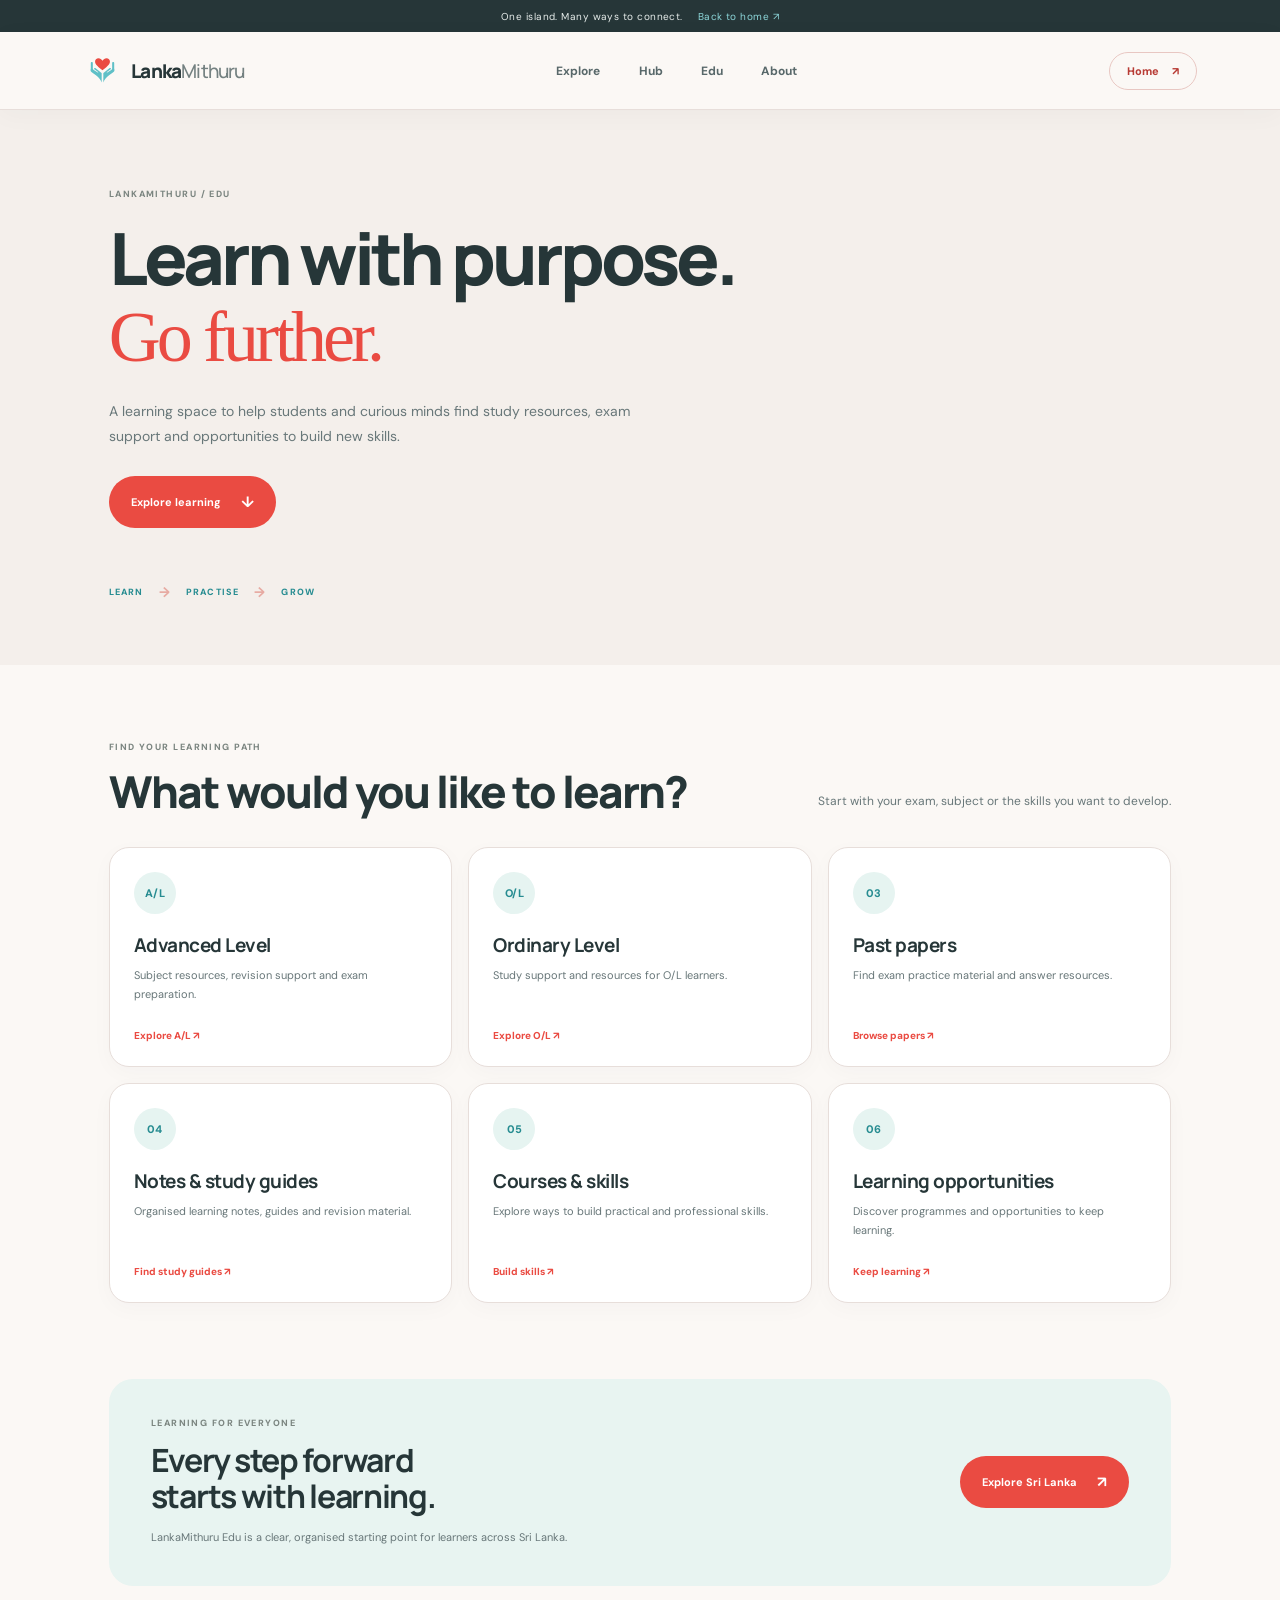
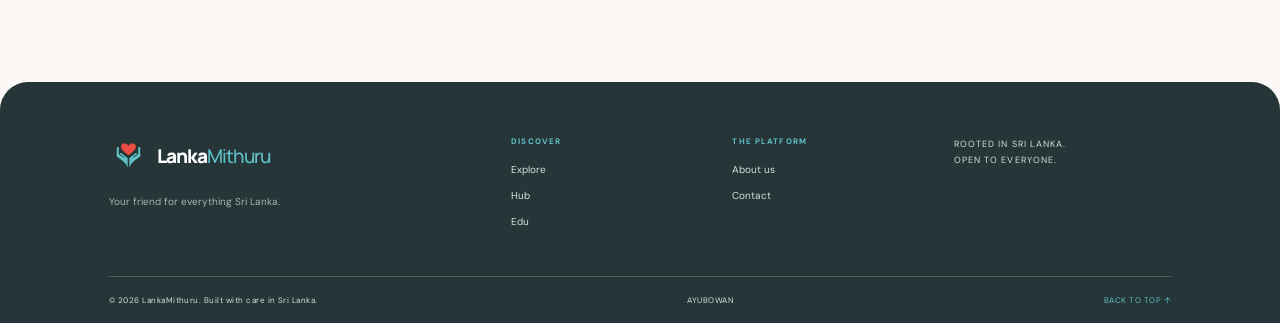
==== commit 2c58444a: "Remove obsolete stylesheet references" ====
--- a/edu.html
+++ b/edu.html
@@ -1,2 +1,2 @@
-<!doctype html><html lang="en"><head><meta charset="UTF-8"><meta name="viewport" content="width=device-width, initial-scale=1"><meta name="theme-color" content="#EA4B42"><meta name="description" content="Find Sri Lankan learning resources, A/L and O/L study support, past papers, guides and skills."><meta property="og:title" content="Sri Lanka Edu | LankaMithuru"><meta property="og:description" content="Find Sri Lankan learning resources, A/L and O/L study support, past papers, guides and skills."><link rel="icon" type="image/svg+xml" href="favicon.svg"><title>Sri Lanka Edu | LankaMithuru</title><link rel="preconnect" href="https://fonts.googleapis.com"><link rel="preconnect" href="https://fonts.gstatic.com" crossorigin><link href="https://fonts.googleapis.com/css2?family=DM+Sans:wght@400;500;600;700;800&family=Manrope:wght@400;500;600;700;800&display=swap" rel="stylesheet"><link rel="stylesheet" href="styles.css"><link rel="stylesheet" href="pages.css"><link rel="stylesheet" href="site.css"><script defer src="app.js"></script>  <link rel="stylesheet" href="brand-palette.css">
+<!doctype html><html lang="en"><head><meta charset="UTF-8"><meta name="viewport" content="width=device-width, initial-scale=1"><meta name="theme-color" content="#EA4B42"><meta name="description" content="Find Sri Lankan learning resources, A/L and O/L study support, past papers, guides and skills."><meta property="og:title" content="Sri Lanka Edu | LankaMithuru"><meta property="og:description" content="Find Sri Lankan learning resources, A/L and O/L study support, past papers, guides and skills."><link rel="icon" type="image/svg+xml" href="favicon.svg"><title>Sri Lanka Edu | LankaMithuru</title><link rel="preconnect" href="https://fonts.googleapis.com"><link rel="preconnect" href="https://fonts.gstatic.com" crossorigin><link href="https://fonts.googleapis.com/css2?family=DM+Sans:wght@400;500;600;700;800&family=Manrope:wght@400;500;600;700;800&display=swap" rel="stylesheet"><link rel="stylesheet" href="styles.css"><link rel="stylesheet" href="pages.css"><link rel="stylesheet" href="site.css"><script defer src="app.js"></script>
 </head><body><div class="announcement">One island. Many ways to connect. <a href="index.html">Back to home ↗</a></div><header class="site-header"><a class="brand" href="index.html" aria-label="LankaMithuru home"><span class="brand-mark"><img src="hug-mark.svg" alt=""></span><span class="brand-word">Lanka<span>Mithuru</span></span></a><nav class="main-nav" aria-label="Main navigation"><a href="explore.html">Explore</a><a href="hub.html">Hub</a><a href="edu.html">Edu</a><a href="index.html#about">About</a></nav><div class="header-actions"><a class="header-cta" href="index.html">Home <span>↗</span></a><button class="menu-toggle" id="menuToggle" aria-label="Open navigation" aria-expanded="false"><span></span><span></span></button></div></header><main class="subpage"><section class="subpage-hero edu-page-hero"><div class="eyebrow">LANKAMITHURU / EDU</div><h1>Learn with purpose.<br><em>Go further.</em></h1><p>A learning space to help students and curious minds find study resources, exam support and opportunities to build new skills.</p><a class="button button-dark" href="#resources">Explore learning <span>↓</span></a><div class="edu-pathway"><span>LEARN</span><b>→</b><span>PRACTISE</span><b>→</b><span>GROW</span></div></section><section class="subpage-section" id="resources"><div class="section-heading"><div><div class="eyebrow">FIND YOUR LEARNING PATH</div><h2>What would you like to learn?</h2></div><p>Start with your exam, subject or the skills you want to develop.</p></div><div class="subpage-card-grid"><a class="subpage-card" href="#resources" data-search-term="A/L resources"><span class="subpage-card-icon">A/L</span><h3>Advanced Level</h3><p>Subject resources, revision support and exam preparation.</p><span>Explore A/L ↗</span></a><a class="subpage-card" href="#resources" data-search-term="O/L resources"><span class="subpage-card-icon">O/L</span><h3>Ordinary Level</h3><p>Study support and resources for O/L learners.</p><span>Explore O/L ↗</span></a><a class="subpage-card" href="#resources" data-search-term="past papers"><span class="subpage-card-icon">03</span><h3>Past papers</h3><p>Find exam practice material and answer resources.</p><span>Browse papers ↗</span></a><a class="subpage-card" href="#resources" data-search-term="study guides"><span class="subpage-card-icon">04</span><h3>Notes & study guides</h3><p>Organised learning notes, guides and revision material.</p><span>Find study guides ↗</span></a><a class="subpage-card" href="#resources" data-search-term="courses"><span class="subpage-card-icon">05</span><h3>Courses & skills</h3><p>Explore ways to build practical and professional skills.</p><span>Build skills ↗</span></a><a class="subpage-card" href="#resources" data-search-term="learning"><span class="subpage-card-icon">06</span><h3>Learning opportunities</h3><p>Discover programmes and opportunities to keep learning.</p><span>Keep learning ↗</span></a></div></section><section class="subpage-callout"><div><div class="eyebrow">LEARNING FOR EVERYONE</div><h2>Every step forward<br>starts with learning.</h2><p>LankaMithuru Edu is a clear, organised starting point for learners across Sri Lanka.</p></div><a class="button button-dark" href="explore.html">Explore Sri Lanka <span>↗</span></a></section></main><footer class="site-footer"><div class="footer-main"><div class="footer-brand"><a class="brand brand-footer" href="index.html"><span class="brand-mark"><img src="hug-mark.svg" alt=""></span><span class="brand-word">Lanka<span>Mithuru</span></span></a><p>Your friend for everything Sri Lanka.</p></div><div class="footer-column"><strong>DISCOVER</strong><a href="explore.html">Explore</a><a href="hub.html">Hub</a><a href="edu.html">Edu</a></div><div class="footer-column"><strong>THE PLATFORM</strong><a href="index.html#about">About us</a><a href="mailto:hello@lankamithuru.lk">Contact</a></div><div class="footer-note"><span>ROOTED IN SRI LANKA.<br>OPEN TO EVERYONE.</span></div></div><div class="footer-bottom"><span>© <span id="year"></span> LankaMithuru. Built with care in Sri Lanka.</span><span>AYUBOWAN</span><a href="#">BACK TO TOP ↑</a></div></footer><div class="search-modal" id="searchModal" aria-hidden="true" role="dialog" aria-modal="true" aria-labelledby="searchTitle"><div class="search-panel"><div class="search-modal-top"><span class="eyebrow" id="searchTitle">FIND YOUR SOMETHING</span><button id="closeSearch" class="close-search" aria-label="Close search">×</button></div><label class="search-field"><span>⌕</span><input id="siteSearch" type="search" placeholder="Try beaches, businesses, A/L notes..." autocomplete="off"><kbd>ESC</kbd></label><div class="search-results" id="searchResults"><span class="results-label">QUICK DISCOVERIES</span></div><p class="search-hint">Search across Explore, Hub and Edu.</p></div></div><div class="toast" id="toast" role="status" aria-live="polite"></div></body></html>
